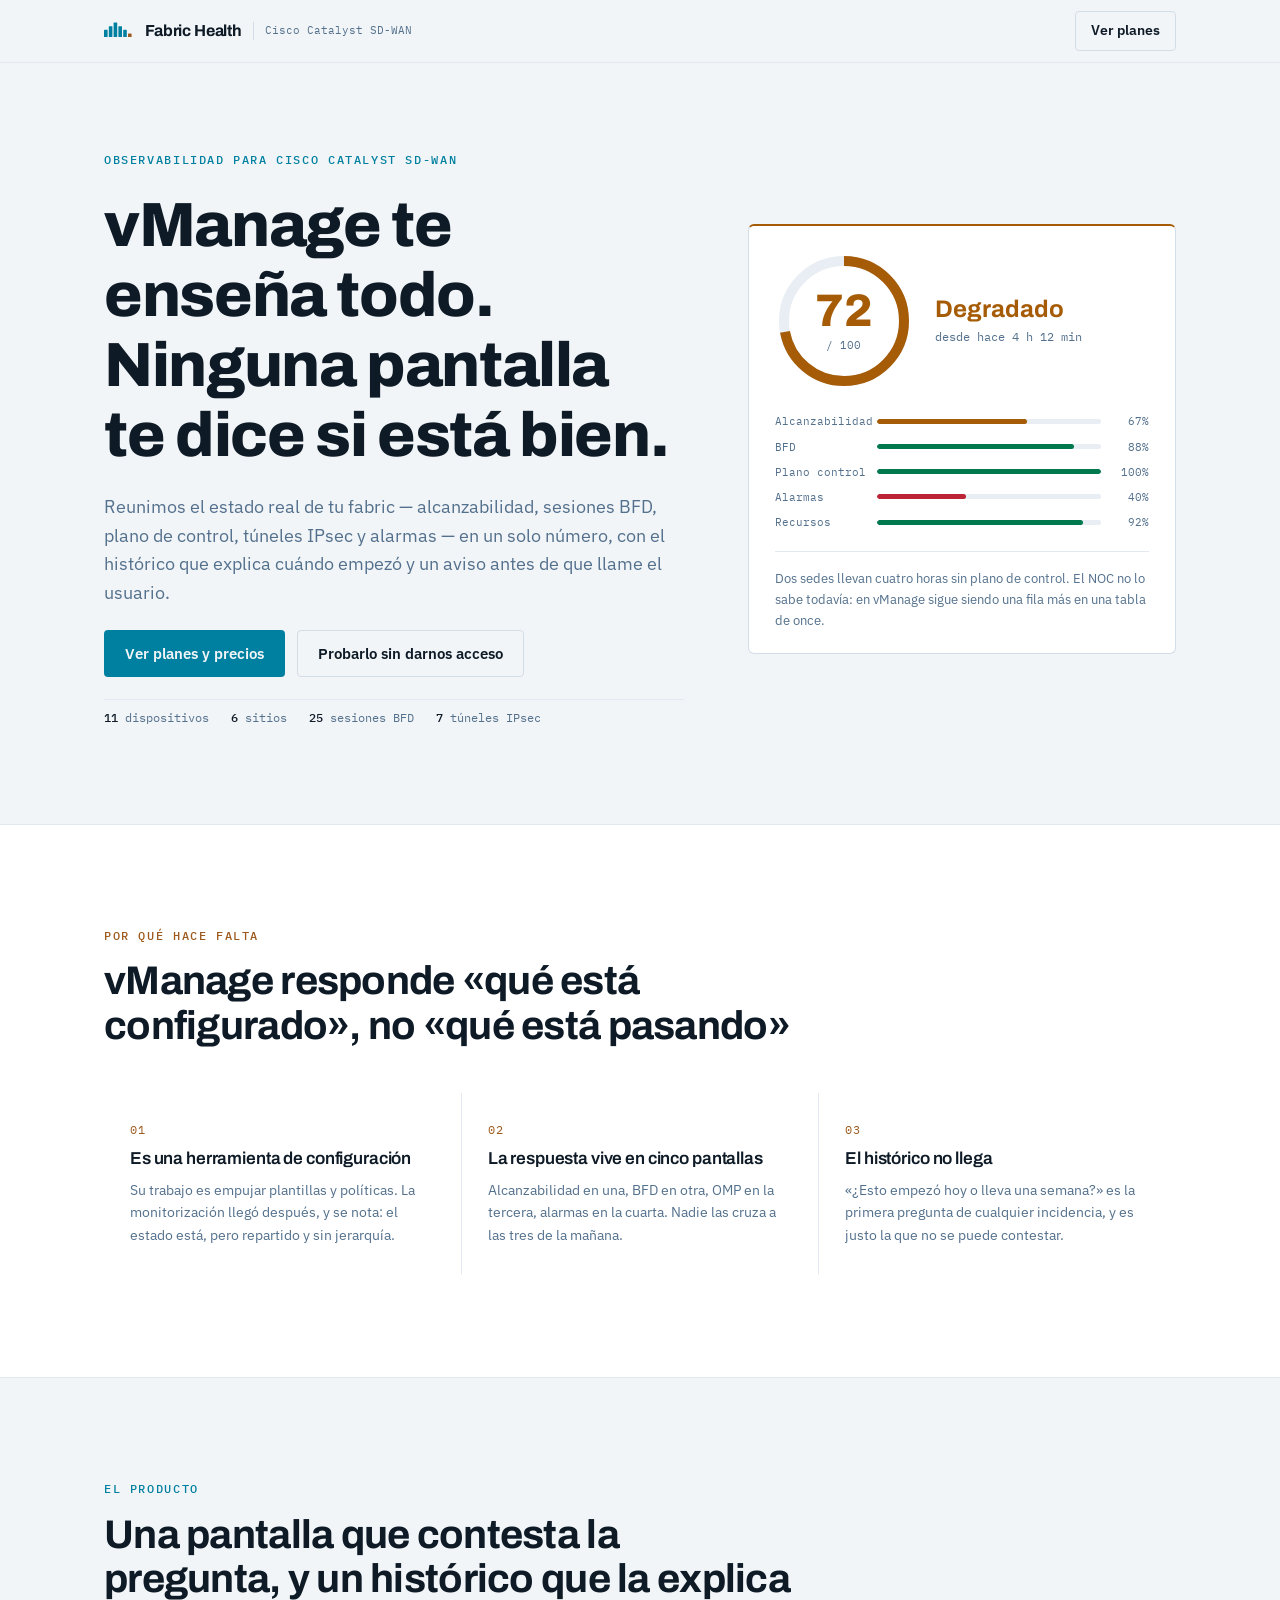
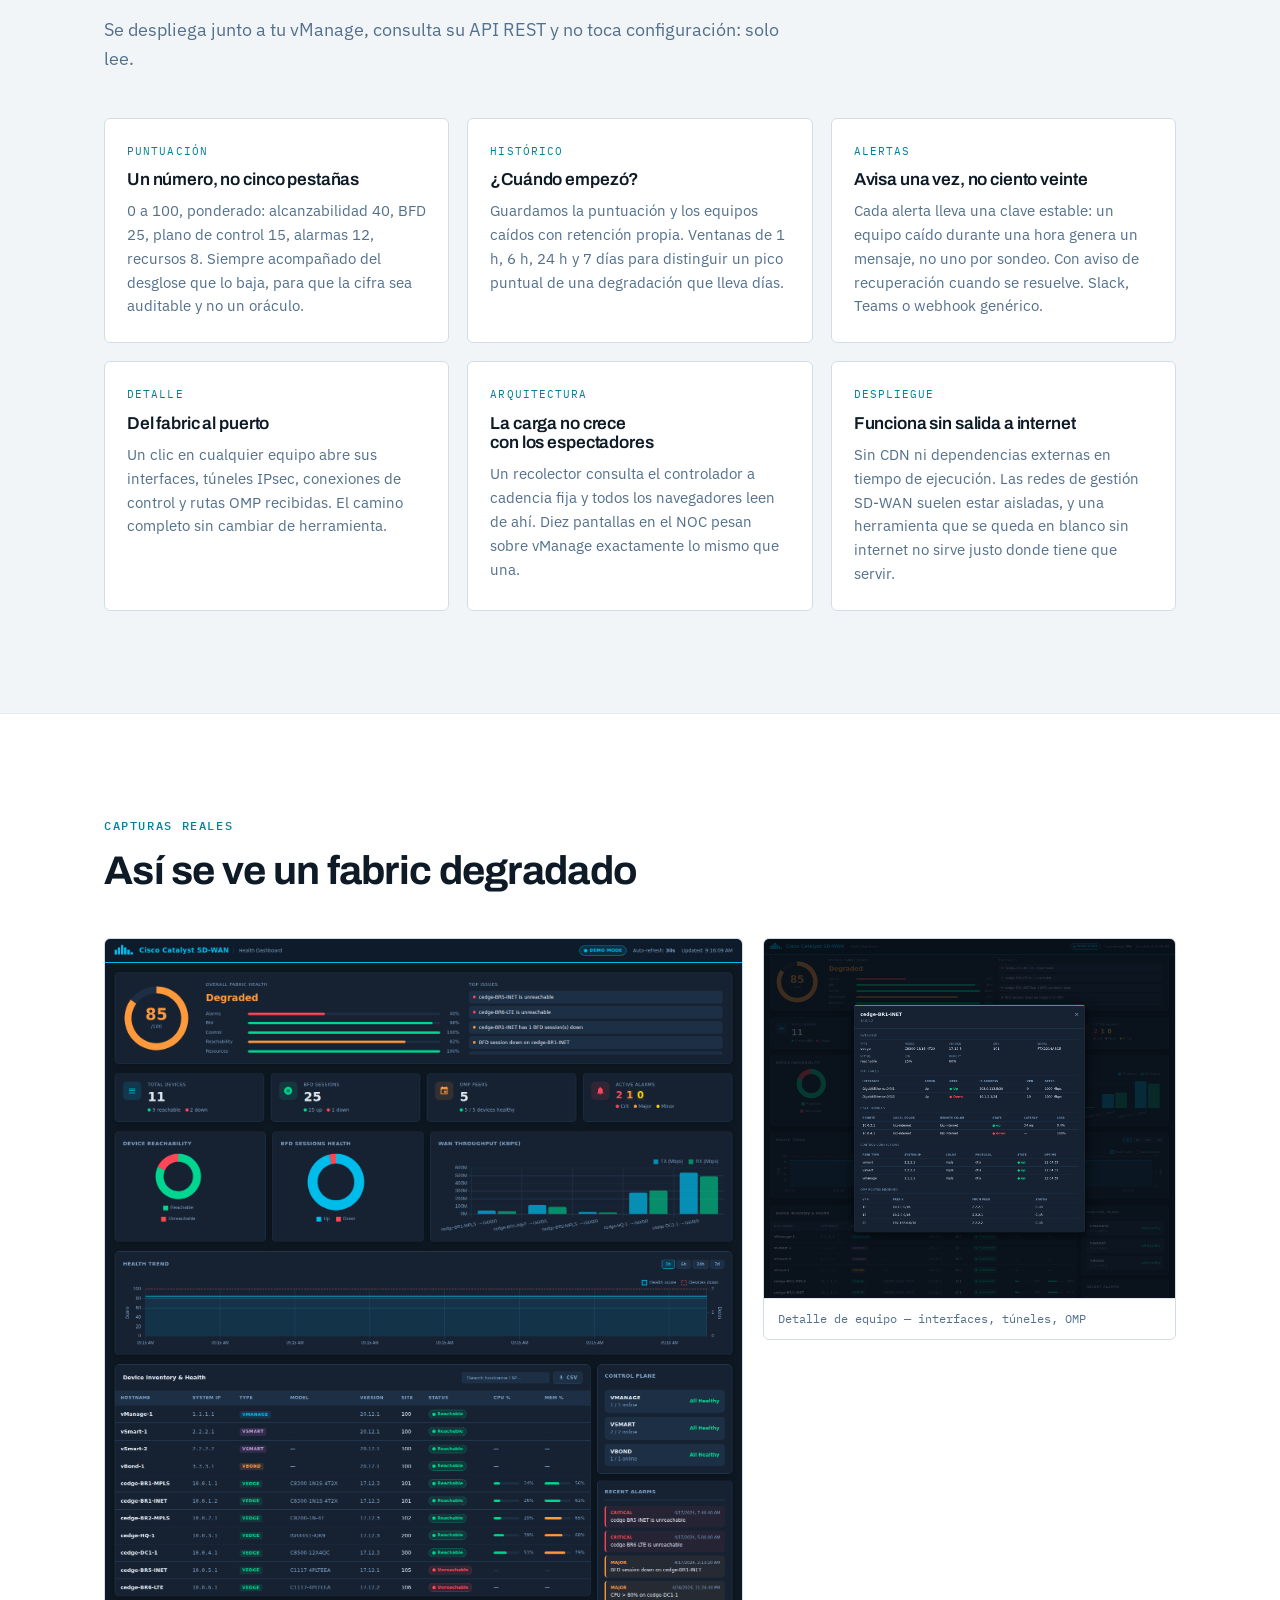
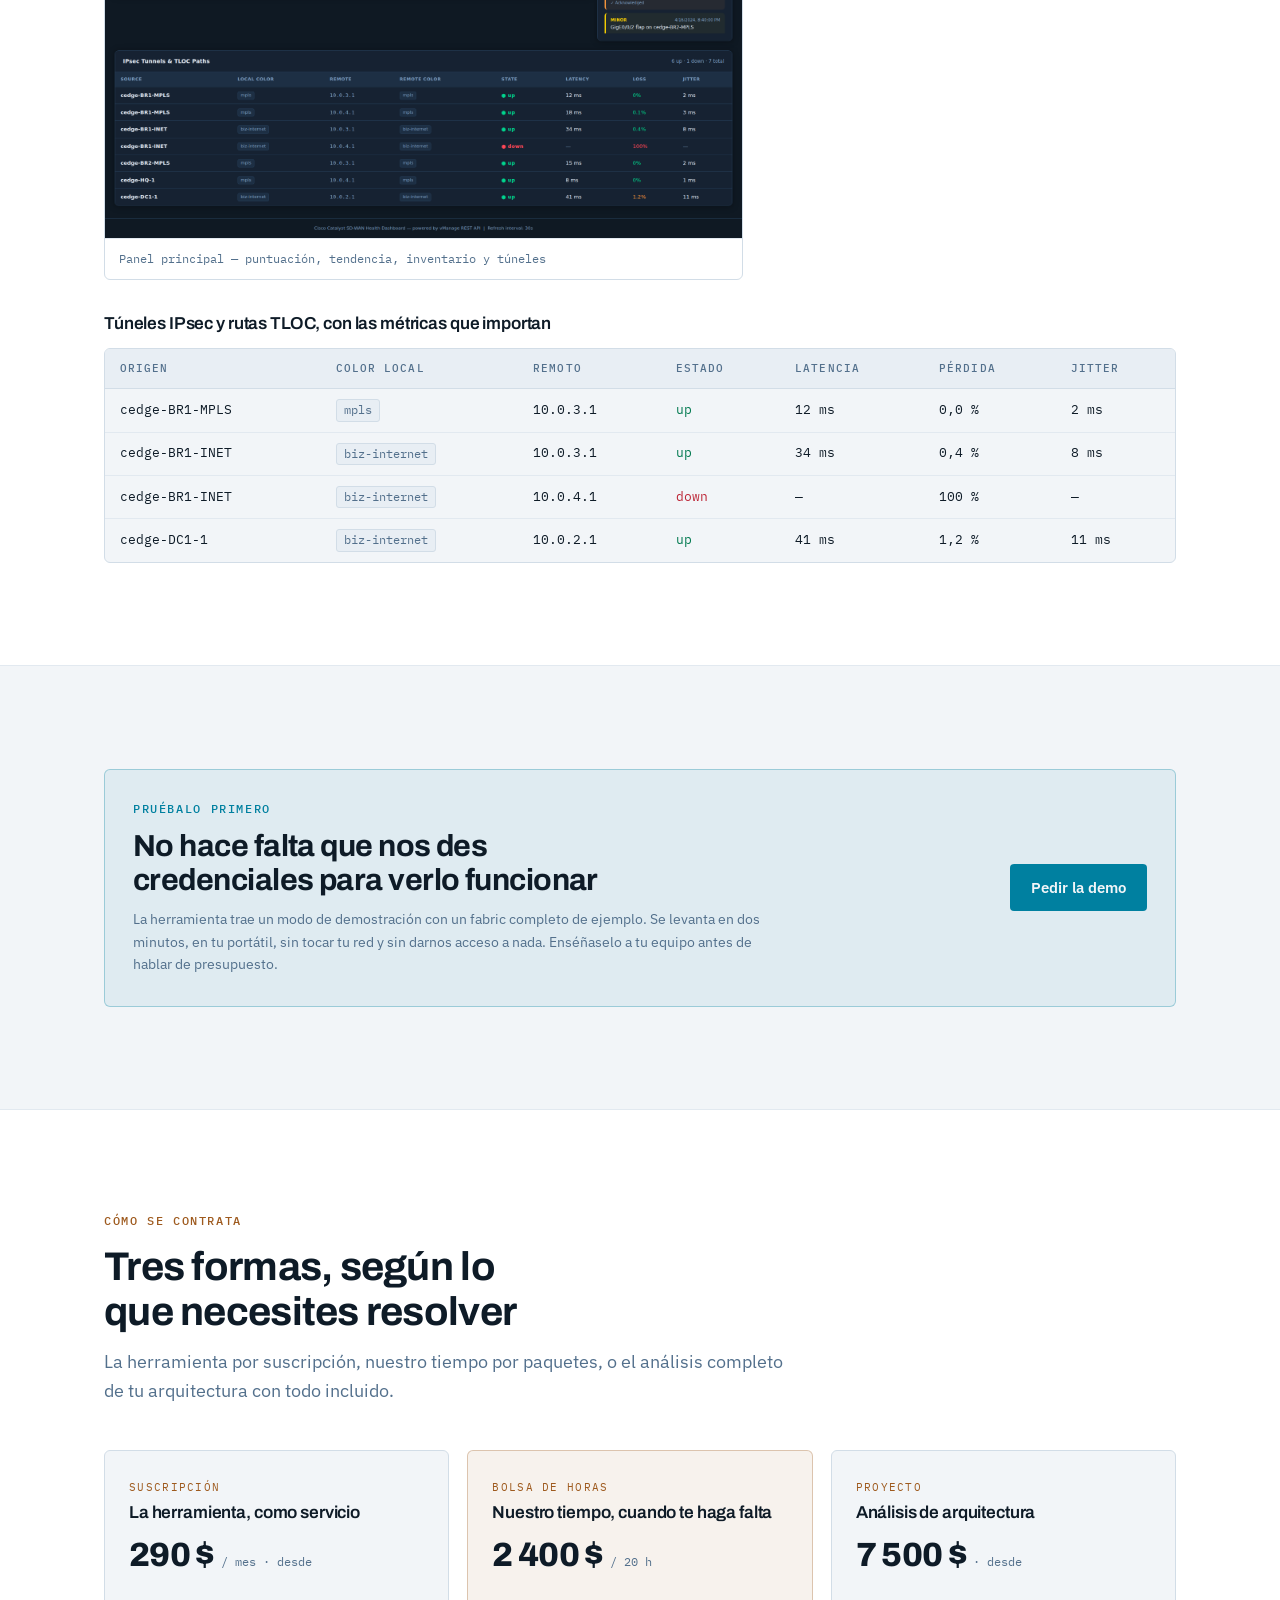
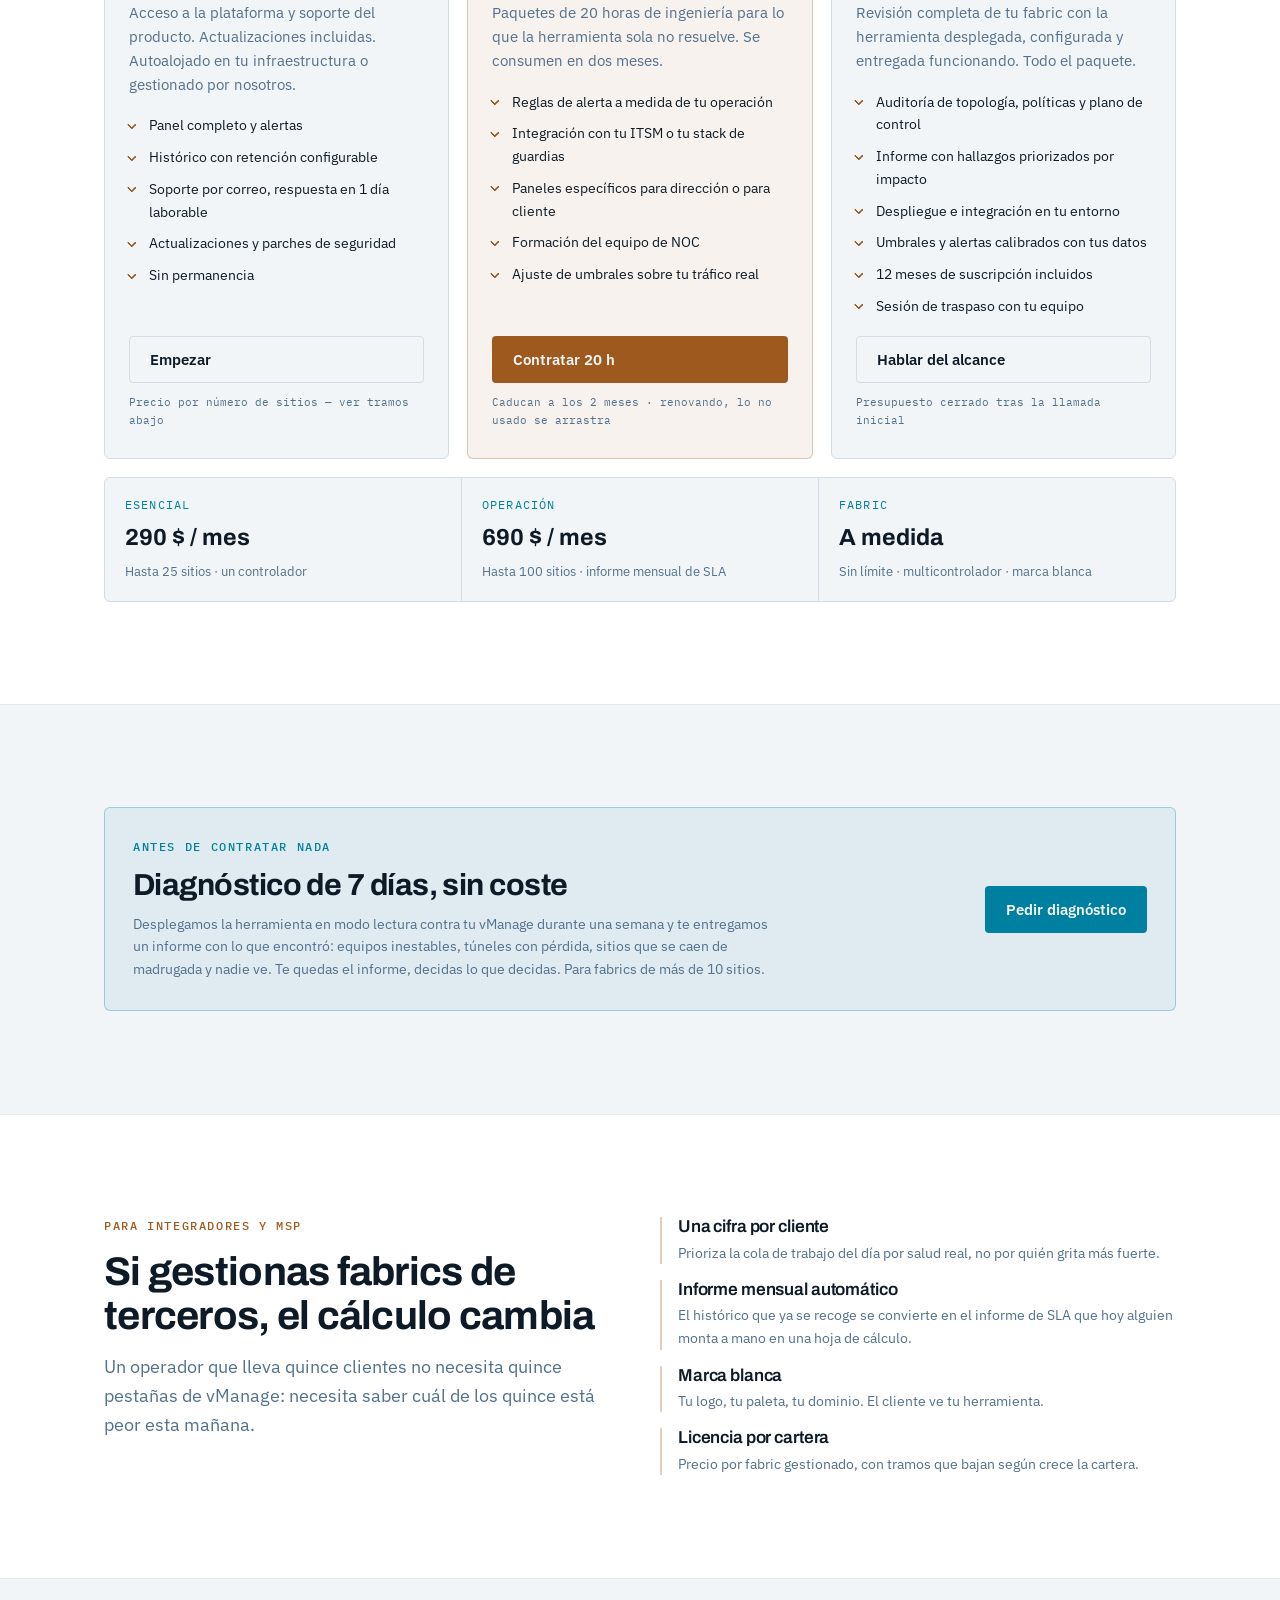
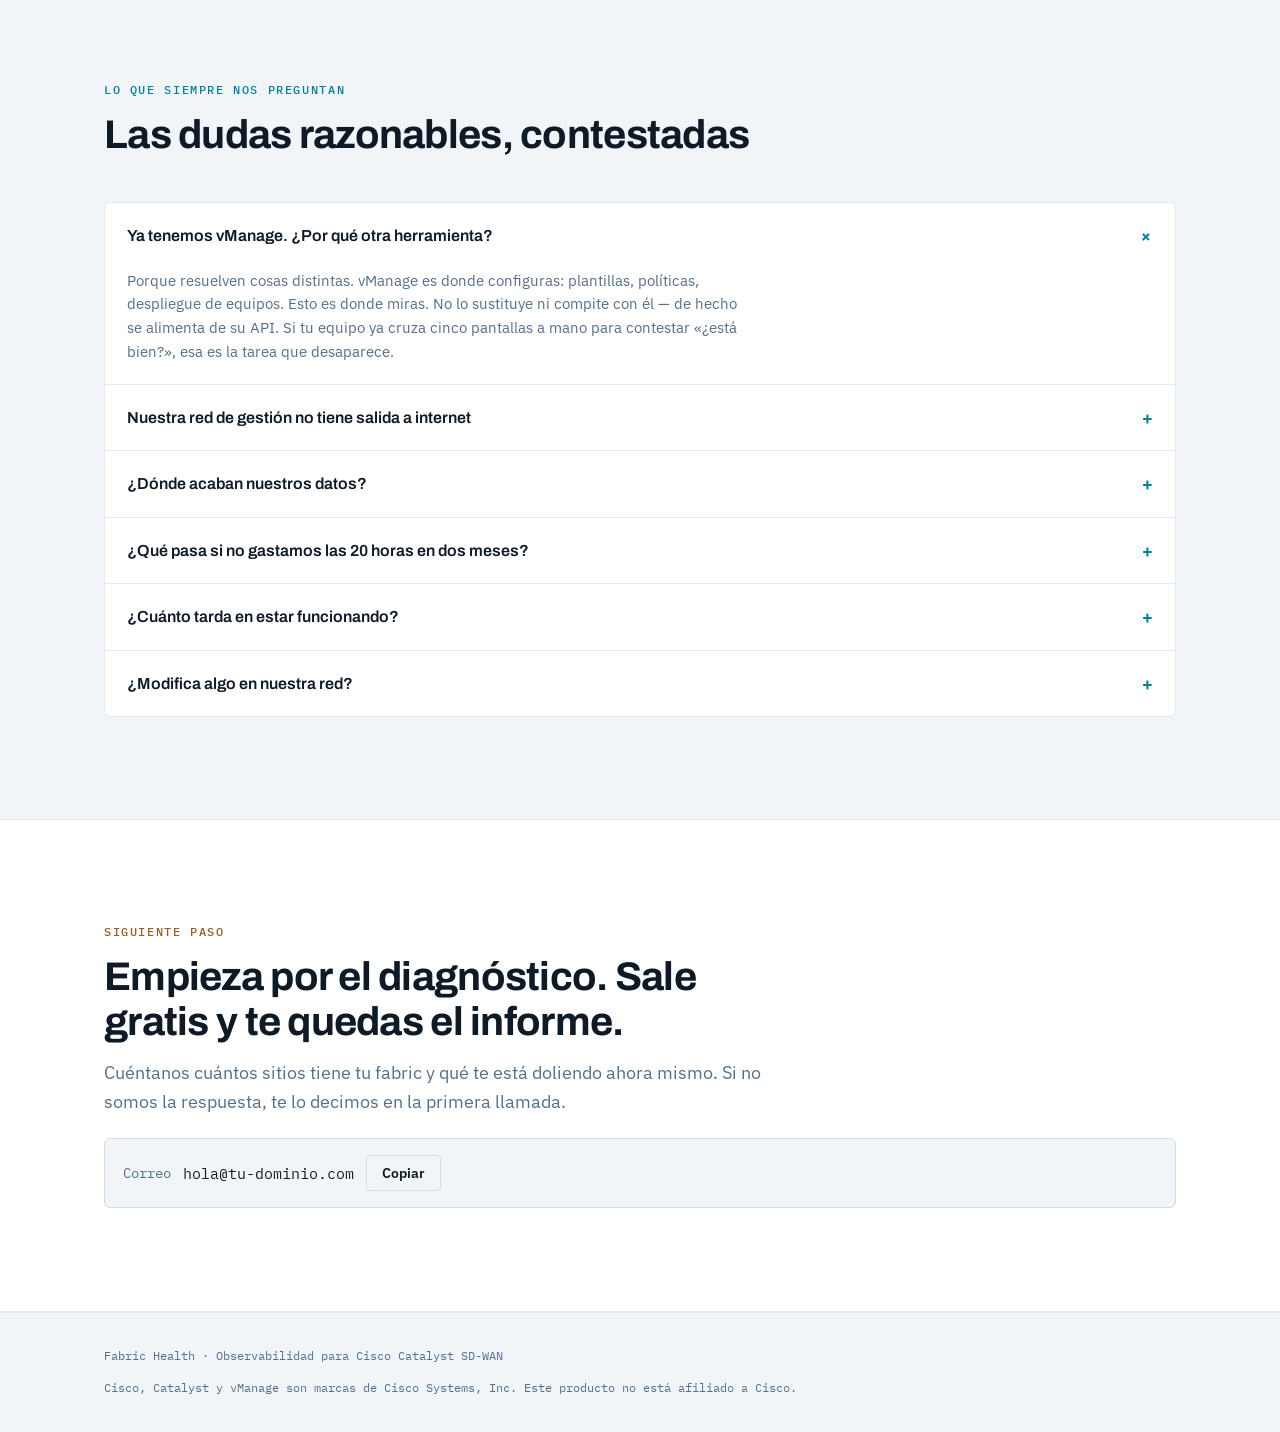
==== landing/index.html @ 81534267 "Add commercial landing page Presents the dashboard to prospective customers and sets out the three w" ====
<!DOCTYPE html>
<html lang="es">
<head>
<meta charset="utf-8">
<meta name="viewport" content="width=device-width, initial-scale=1, viewport-fit=cover">
<link rel="icon" href="data:image/svg+xml,<svg xmlns='http://www.w3.org/2000/svg' viewBox='0 0 50 32'><rect x='0' y='14' width='6' height='12' fill='%2300BCEB'/><rect x='8' y='8' width='6' height='18' fill='%2300BCEB'/><rect x='16' y='2' width='6' height='24' fill='%2300BCEB'/><rect x='24' y='8' width='6' height='18' fill='%2300BCEB'/><rect x='32' y='14' width='6' height='12' fill='%2300BCEB'/></svg>">
<style>
  :root { padding-top: env(safe-area-inset-top, 0px); padding-bottom: env(safe-area-inset-bottom, 0px); }
  body { margin: 0; }
  img { max-width: 100%; }
  [hidden] { display: none !important; }
</style>
<title>Fabric Health</title>

<link rel="stylesheet" href="https://fonts.googleapis.com/css2?family=Archivo:wght@500;600;700;800&family=IBM+Plex+Mono:wght@400;500;600&family=IBM+Plex+Sans:wght@400;500;600&display=swap">

<style>
/* ============================================================
   PRECIOS — todos los importes están en la sección #planes.
   Busca "data-precio" para encontrarlos y cambiarlos.
   ============================================================ */

:root {
  color-scheme: dark;

  --ink:        #0A121C;
  --surface:    #101C2A;
  --surface-2:  #16263A;
  --line:       #1E3448;
  --line-soft:  #172A3C;
  --text:       #DEE8F4;
  --text-dim:   #7C97B5;

  --cyan:       #00BCEB;
  --cyan-soft:  rgba(0, 188, 235, .10);
  --cyan-line:  rgba(0, 188, 235, .35);
  --copper:     #E09355;
  --copper-soft: rgba(224, 147, 85, .10);
  --copper-line: rgba(224, 147, 85, .35);

  --green:      #00D68F;
  --amber:      #FFA23C;
  --red:        #FF5A68;

  --display: "Archivo", "Helvetica Neue", Arial, sans-serif;
  --body:    "IBM Plex Sans", system-ui, -apple-system, sans-serif;
  --mono:    "IBM Plex Mono", ui-monospace, "SF Mono", Menlo, monospace;

  --gutter: 24px;
  --maxw: 1120px;
}

@media (prefers-color-scheme: light) {
  :root:not([data-theme="dark"]) {
    color-scheme: light;
    --ink:        #F2F5F8;
    --surface:    #FFFFFF;
    --surface-2:  #E8EEF4;
    --line:       #D2DDE7;
    --line-soft:  #E2E9F0;
    --text:       #0E1B27;
    --text-dim:   #53708C;
    --cyan:       #0080A0;
    --cyan-soft:  rgba(0, 128, 160, .08);
    --cyan-line:  rgba(0, 128, 160, .30);
    --copper:     #9E5A1E;
    --copper-soft: rgba(158, 90, 30, .08);
    --copper-line: rgba(158, 90, 30, .30);
    --green:      #00794F;
    --amber:      #A65C06;
    --red:        #BC2334;
  }
}

:root[data-theme="light"] {
  color-scheme: light;
  --ink:        #F2F5F8;
  --surface:    #FFFFFF;
  --surface-2:  #E8EEF4;
  --line:       #D2DDE7;
  --line-soft:  #E2E9F0;
  --text:       #0E1B27;
  --text-dim:   #53708C;
  --cyan:       #0080A0;
  --cyan-soft:  rgba(0, 128, 160, .08);
  --cyan-line:  rgba(0, 128, 160, .30);
  --copper:     #9E5A1E;
  --copper-soft: rgba(158, 90, 30, .08);
  --copper-line: rgba(158, 90, 30, .30);
  --green:      #00794F;
  --amber:      #A65C06;
  --red:        #BC2334;
}

*, *::before, *::after { box-sizing: border-box; }

body {
  margin: 0;
  background: var(--ink);
  color: var(--text);
  font-family: var(--body);
  font-size: 16px;
  line-height: 1.6;
  -webkit-font-smoothing: antialiased;
}

.wrap {
  max-width: var(--maxw);
  margin-inline: auto;
  padding-inline: var(--gutter);
}

/* ---------- typography ---------- */
h1, h2, h3 { font-family: var(--display); text-wrap: balance; margin: 0; line-height: 1.12; }
h1 { font-size: clamp(2.1rem, 5.4vw, 3.9rem); font-weight: 800; letter-spacing: -.022em; }
h2 { font-size: clamp(1.6rem, 3.4vw, 2.5rem); font-weight: 700; letter-spacing: -.018em; }
h3 { font-size: 1.08rem; font-weight: 600; letter-spacing: -.008em; }
p  { margin: 0; }

.eyebrow {
  font-family: var(--mono);
  font-size: .72rem;
  font-weight: 500;
  letter-spacing: .14em;
  text-transform: uppercase;
  color: var(--cyan);
}
.eyebrow.warm { color: var(--copper); }

.lede { font-size: 1.12rem; color: var(--text-dim); max-width: 62ch; }
.small { font-size: .88rem; color: var(--text-dim); }
.mono { font-family: var(--mono); }

/* ---------- top bar ---------- */
.topbar {
  position: sticky;
  top: env(safe-area-inset-top, 0px);
  z-index: 50;
  background: color-mix(in srgb, var(--ink) 88%, transparent);
  backdrop-filter: blur(12px);
  border-bottom: 1px solid var(--line-soft);
}
.topbar-inner {
  display: flex; align-items: center; justify-content: space-between;
  gap: 16px; height: 62px;
}
.brand { display: flex; align-items: center; gap: 11px; min-width: 0; }
.brand-mark { flex: none; }
.brand-name {
  font-family: var(--display); font-weight: 700; font-size: 1rem;
  letter-spacing: -.01em; white-space: nowrap;
}
.brand-sub {
  font-family: var(--mono); font-size: .7rem; color: var(--text-dim);
  border-left: 1px solid var(--line); padding-left: 11px; white-space: nowrap;
}
@media (max-width: 620px) { .brand-sub { display: none; } }

/* ---------- buttons ---------- */
.btn {
  display: inline-flex; align-items: center; gap: 8px;
  font-family: var(--body); font-size: .92rem; font-weight: 600;
  padding: 11px 20px; border-radius: 4px; text-decoration: none;
  border: 1px solid transparent; cursor: pointer; transition: all .18s ease;
  white-space: nowrap;
}
.btn-primary { background: var(--cyan); color: var(--ink); }
.btn-primary:hover { filter: brightness(1.12); }
.btn-ghost { border-color: var(--line); color: var(--text); background: transparent; }
.btn-ghost:hover { border-color: var(--cyan); color: var(--cyan); }
.btn-warm { background: var(--copper); color: var(--ink); }
.btn-warm:hover { filter: brightness(1.12); }
.btn-sm { padding: 8px 15px; font-size: .85rem; }
a:focus-visible, .btn:focus-visible { outline: 2px solid var(--cyan); outline-offset: 3px; }

/* ---------- sections ---------- */
section { padding-block: clamp(56px, 8vw, 104px); }
.band { background: var(--surface); border-block: 1px solid var(--line-soft); }
.sec-head { display: flex; flex-direction: column; gap: 14px; margin-bottom: 44px; max-width: 70ch; }

/* ---------- hero ---------- */
.hero { padding-block: clamp(48px, 7vw, 88px) clamp(56px, 8vw, 96px); }
.hero-grid {
  display: grid; grid-template-columns: 1.15fr .85fr;
  gap: clamp(32px, 5vw, 68px); align-items: center;
}
@media (max-width: 900px) { .hero-grid { grid-template-columns: 1fr; } }

.hero-copy { display: flex; flex-direction: column; gap: 22px; }
.hero-actions { display: flex; flex-wrap: wrap; gap: 12px; }

.hero-facts {
  display: flex; flex-wrap: wrap; gap: 8px 22px;
  font-family: var(--mono); font-size: .76rem; color: var(--text-dim);
  padding-top: 8px; border-top: 1px solid var(--line-soft);
}
.hero-facts b { color: var(--text); font-weight: 500; }

/* ---------- gauge ---------- */
.gauge-card {
  background: var(--surface); border: 1px solid var(--line);
  border-top: 2px solid var(--amber); border-radius: 6px;
  padding: 26px 26px 22px;
}
.gauge-top { display: flex; align-items: center; gap: 22px; }
.gauge-ring { position: relative; flex: none; width: 138px; height: 138px; }
.gauge-ring svg { transform: rotate(-90deg); display: block; }
.gauge-num {
  position: absolute; inset: 0; display: flex;
  flex-direction: column; align-items: center; justify-content: center;
}
.gauge-val {
  font-family: var(--display); font-size: 2.85rem; font-weight: 800;
  line-height: 1; color: var(--amber); font-variant-numeric: tabular-nums;
}
.gauge-max { font-family: var(--mono); font-size: .66rem; color: var(--text-dim); margin-top: 3px; }
.gauge-verdict { min-width: 0; }
.gauge-grade {
  font-family: var(--display); font-size: 1.5rem; font-weight: 700;
  color: var(--amber); line-height: 1.1;
}
.gauge-since { font-family: var(--mono); font-size: .74rem; color: var(--text-dim); margin-top: 6px; }

.gauge-bars { display: flex; flex-direction: column; gap: 7px; margin-top: 22px; }
.gbar { display: grid; grid-template-columns: 92px 1fr 38px; align-items: center; gap: 10px; }
.gbar-name { font-family: var(--mono); font-size: .71rem; color: var(--text-dim); }
/* Both are spans, so they need an explicit block box — width has no effect on
   an inline element and the bars would render as empty tracks. */
.gbar-track { display: block; height: 5px; background: var(--surface-2); border-radius: 3px; overflow: hidden; }
.gbar-fill { display: block; height: 100%; border-radius: 3px; width: 0; transition: width 1.1s cubic-bezier(.22,.9,.3,1); }
.gbar-val {
  font-family: var(--mono); font-size: .71rem; color: var(--text-dim);
  text-align: right; font-variant-numeric: tabular-nums;
}
.gauge-foot {
  margin-top: 20px; padding-top: 16px; border-top: 1px solid var(--line-soft);
  font-size: .82rem; color: var(--text-dim);
}

/* ---------- problem list ---------- */
.problems { display: grid; grid-template-columns: repeat(3, 1fr); gap: 1px; background: var(--line-soft); }
@media (max-width: 820px) { .problems { grid-template-columns: 1fr; } }
.problem { background: var(--ink); padding: 28px 26px; display: flex; flex-direction: column; gap: 10px; }
.band .problem { background: var(--surface); }
.problem-num {
  font-family: var(--mono); font-size: .72rem; color: var(--copper);
  letter-spacing: .1em;
}

/* ---------- features ---------- */
.features { display: grid; grid-template-columns: repeat(auto-fit, minmax(270px, 1fr)); gap: 18px; }
.feature {
  background: var(--surface); border: 1px solid var(--line); border-radius: 6px;
  padding: 24px 22px; display: flex; flex-direction: column; gap: 10px;
}
.band .feature { background: var(--ink); }
.feature-tag {
  font-family: var(--mono); font-size: .68rem; letter-spacing: .1em;
  text-transform: uppercase; color: var(--cyan);
}
.feature p { font-size: .93rem; color: var(--text-dim); }

/* ---------- shots ---------- */
.shots { display: grid; grid-template-columns: 1.55fr 1fr; gap: 20px; align-items: start; }
@media (max-width: 820px) { .shots { grid-template-columns: 1fr; } }
.shot { border: 1px solid var(--line); border-radius: 6px; overflow: hidden; background: var(--surface); }
.shot img { display: block; width: 100%; max-width: 100%; height: auto; }
.shot figcaption {
  font-family: var(--mono); font-size: .72rem; color: var(--text-dim);
  padding: 11px 14px; border-top: 1px solid var(--line-soft);
}
figure { margin: 0; }

/* ---------- tunnel table ---------- */
.tbl-wrap { overflow-x: auto; border: 1px solid var(--line); border-radius: 6px; background: var(--surface); }
.band .tbl-wrap { background: var(--ink); }
table.tloc { width: 100%; border-collapse: collapse; font-family: var(--mono); font-size: .8rem; min-width: 560px; }
table.tloc th {
  text-align: left; padding: 11px 15px; font-weight: 500; font-size: .68rem;
  letter-spacing: .1em; text-transform: uppercase; color: var(--text-dim);
  border-bottom: 1px solid var(--line); background: var(--surface-2);
}
table.tloc td { padding: 10px 15px; border-bottom: 1px solid var(--line-soft); font-variant-numeric: tabular-nums; }
table.tloc tr:last-child td { border-bottom: none; }
.st-up { color: var(--green); }
.st-down { color: var(--red); }
.chip {
  display: inline-block; padding: 1px 7px; border-radius: 3px; font-size: .72rem;
  background: var(--surface-2); color: var(--text-dim); border: 1px solid var(--line);
}

/* ---------- plans ---------- */
.plans { display: grid; grid-template-columns: repeat(3, 1fr); gap: 18px; align-items: stretch; }
@media (max-width: 980px) { .plans { grid-template-columns: 1fr; } }
.plan {
  background: var(--surface); border: 1px solid var(--line); border-radius: 6px;
  padding: 28px 24px; display: flex; flex-direction: column; gap: 18px;
}
.band .plan { background: var(--ink); }
.plan.featured { border-color: var(--copper-line); background: var(--copper-soft); }
.plan-head { display: flex; flex-direction: column; gap: 7px; }
.plan-kind {
  font-family: var(--mono); font-size: .68rem; letter-spacing: .12em;
  text-transform: uppercase; color: var(--copper);
}
.plan-price { display: flex; align-items: baseline; gap: 7px; flex-wrap: wrap; }
.price {
  font-family: var(--display); font-size: 2.1rem; font-weight: 800;
  letter-spacing: -.02em; font-variant-numeric: tabular-nums;
}
.price-unit { font-family: var(--mono); font-size: .78rem; color: var(--text-dim); }
.plan > p { font-size: .93rem; color: var(--text-dim); }
.plan ul { margin: 0; padding: 0; list-style: none; display: flex; flex-direction: column; gap: 9px; }
.plan li {
  font-size: .89rem; padding-left: 20px; position: relative; color: var(--text);
}
.plan li::before {
  content: ""; position: absolute; left: 0; top: .52em;
  width: 7px; height: 7px; border-radius: 1px;
  border-left: 2px solid var(--copper); border-bottom: 2px solid var(--copper);
  transform: rotate(-45deg) translateY(-1px);
}
.plan-foot { margin-top: auto; display: flex; flex-direction: column; gap: 10px; }
.plan-note { font-family: var(--mono); font-size: .71rem; color: var(--text-dim); }

.tiers { display: grid; grid-template-columns: repeat(3, 1fr); gap: 1px; background: var(--line); border: 1px solid var(--line); border-radius: 6px; overflow: hidden; margin-top: 18px; }
@media (max-width: 760px) { .tiers { grid-template-columns: 1fr; } }
.tier { background: var(--surface); padding: 18px 20px; display: flex; flex-direction: column; gap: 5px; }
.band .tier { background: var(--ink); }
.tier-name { font-family: var(--mono); font-size: .72rem; letter-spacing: .1em; text-transform: uppercase; color: var(--cyan); }
.tier-price { font-family: var(--display); font-size: 1.45rem; font-weight: 700; font-variant-numeric: tabular-nums; }
.tier-scope { font-size: .84rem; color: var(--text-dim); }

/* ---------- entry offer ---------- */
.entry {
  border: 1px solid var(--cyan-line); background: var(--cyan-soft);
  border-radius: 6px; padding: 30px 28px;
  display: grid; grid-template-columns: 1fr auto; gap: 26px; align-items: center;
}
@media (max-width: 780px) { .entry { grid-template-columns: 1fr; } }
.entry-copy { display: flex; flex-direction: column; gap: 11px; max-width: 64ch; }

/* ---------- msp ---------- */
.msp-grid { display: grid; grid-template-columns: 1fr 1fr; gap: 40px; align-items: start; }
@media (max-width: 860px) { .msp-grid { grid-template-columns: 1fr; gap: 28px; } }
.msp-points { display: flex; flex-direction: column; gap: 16px; }
.msp-point { display: flex; flex-direction: column; gap: 5px; padding-left: 16px; border-left: 2px solid var(--copper-line); }

/* ---------- faq ---------- */
.faq { display: flex; flex-direction: column; gap: 1px; background: var(--line-soft); border: 1px solid var(--line-soft); border-radius: 6px; overflow: hidden; }
details { background: var(--surface); }
.band details { background: var(--ink); }
summary {
  cursor: pointer; padding: 18px 22px; font-family: var(--display);
  font-weight: 600; font-size: 1rem; list-style: none;
  display: flex; align-items: center; justify-content: space-between; gap: 16px;
}
summary::-webkit-details-marker { display: none; }
summary::after {
  content: "+"; font-family: var(--mono); color: var(--cyan);
  font-size: 1.15rem; flex: none; transition: transform .2s ease;
}
details[open] summary::after { transform: rotate(45deg); }
details p { padding: 0 22px 20px; font-size: .93rem; color: var(--text-dim); max-width: 74ch; }

/* ---------- contact ---------- */
.contact-box {
  display: flex; flex-wrap: wrap; gap: 12px; align-items: center;
  background: var(--surface); border: 1px solid var(--line);
  border-radius: 6px; padding: 16px 18px; margin-top: 8px;
}
.band .contact-box { background: var(--ink); }
.contact-val {
  font-family: var(--mono); font-size: .95rem; color: var(--text);
  user-select: all; word-break: break-all;
}
.copied { color: var(--green); font-family: var(--mono); font-size: .8rem; }

/* ---------- footer ---------- */
footer { border-top: 1px solid var(--line-soft); padding-block: 34px; }
.foot-inner { display: flex; flex-wrap: wrap; gap: 14px; justify-content: space-between; align-items: center; }
.foot-note { font-family: var(--mono); font-size: .73rem; color: var(--text-dim); }

@media (prefers-reduced-motion: reduce) {
  * { animation-duration: .01ms !important; transition-duration: .01ms !important; }
}
</style>
</head>
<body>
<!-- ============================ NAV ============================ -->
<header class="topbar">
  <div class="wrap topbar-inner">
    <div class="brand">
      <svg class="brand-mark" width="30" height="20" viewBox="0 0 50 32" aria-hidden="true">
        <rect x="0"  y="14" width="6" height="12" rx="1" fill="var(--cyan)"/>
        <rect x="8"  y="8"  width="6" height="18" rx="1" fill="var(--cyan)"/>
        <rect x="16" y="2"  width="6" height="24" rx="1" fill="var(--cyan)"/>
        <rect x="24" y="8"  width="6" height="18" rx="1" fill="var(--cyan)"/>
        <rect x="32" y="14" width="6" height="12" rx="1" fill="var(--cyan)"/>
        <rect x="40" y="20" width="6" height="6"  rx="1" fill="var(--copper)"/>
      </svg>
      <span class="brand-name">Fabric Health</span>
      <span class="brand-sub">Cisco Catalyst SD-WAN</span>
    </div>
    <a class="btn btn-ghost btn-sm" href="#planes">Ver planes</a>
  </div>
</header>

<!-- ============================ HERO ============================ -->
<section class="hero">
  <div class="wrap hero-grid">
    <div class="hero-copy">
      <span class="eyebrow">Observabilidad para Cisco Catalyst SD-WAN</span>
      <h1>vManage te enseña todo. Ninguna pantalla te dice si está bien.</h1>
      <p class="lede">
        Reunimos el estado real de tu fabric — alcanzabilidad, sesiones BFD, plano de
        control, túneles IPsec y alarmas — en un solo número, con el histórico que
        explica cuándo empezó y un aviso antes de que llame el usuario.
      </p>
      <div class="hero-actions">
        <a class="btn btn-primary" href="#planes">Ver planes y precios</a>
        <a class="btn btn-ghost" href="#demo">Probarlo sin darnos acceso</a>
      </div>
      <div class="hero-facts">
        <span><b>11</b> dispositivos</span>
        <span><b>6</b> sitios</span>
        <span><b>25</b> sesiones BFD</span>
        <span><b>7</b> túneles IPsec</span>
      </div>
    </div>

    <!-- health gauge -->
    <div class="gauge-card">
      <div class="gauge-top">
        <div class="gauge-ring">
          <svg width="138" height="138" viewBox="0 0 138 138" role="img"
               aria-label="Puntuación de salud del fabric: 72 sobre 100, estado degradado">
            <circle cx="69" cy="69" r="60" fill="none"
                    stroke="var(--surface-2)" stroke-width="10"/>
            <circle id="arc" cx="69" cy="69" r="60" fill="none"
                    stroke="var(--amber)" stroke-width="10" stroke-linecap="butt"
                    stroke-dasharray="376.99" stroke-dashoffset="105.56"/>
          </svg>
          <div class="gauge-num">
            <span class="gauge-val" id="score">72</span>
            <span class="gauge-max">/ 100</span>
          </div>
        </div>
        <div class="gauge-verdict">
          <div class="gauge-grade">Degradado</div>
          <div class="gauge-since">desde hace 4 h 12 min</div>
        </div>
      </div>

      <div class="gauge-bars" id="bars">
        <div class="gbar"><span class="gbar-name">Alcanzabilidad</span><span class="gbar-track"><span class="gbar-fill" data-pct="67" style="background:var(--amber)"></span></span><span class="gbar-val">67%</span></div>
        <div class="gbar"><span class="gbar-name">BFD</span><span class="gbar-track"><span class="gbar-fill" data-pct="88" style="background:var(--green)"></span></span><span class="gbar-val">88%</span></div>
        <div class="gbar"><span class="gbar-name">Plano control</span><span class="gbar-track"><span class="gbar-fill" data-pct="100" style="background:var(--green)"></span></span><span class="gbar-val">100%</span></div>
        <div class="gbar"><span class="gbar-name">Alarmas</span><span class="gbar-track"><span class="gbar-fill" data-pct="40" style="background:var(--red)"></span></span><span class="gbar-val">40%</span></div>
        <div class="gbar"><span class="gbar-name">Recursos</span><span class="gbar-track"><span class="gbar-fill" data-pct="92" style="background:var(--green)"></span></span><span class="gbar-val">92%</span></div>
      </div>

      <p class="gauge-foot">
        Dos sedes llevan cuatro horas sin plano de control. El NOC no lo sabe
        todavía: en vManage sigue siendo una fila más en una tabla de once.
      </p>
    </div>
  </div>
</section>

<!-- ============================ PROBLEMA ============================ -->
<section class="band">
  <div class="wrap">
    <div class="sec-head">
      <span class="eyebrow warm">Por qué hace falta</span>
      <h2>vManage responde «qué está configurado», no «qué está pasando»</h2>
    </div>
    <div class="problems">
      <div class="problem">
        <span class="problem-num">01</span>
        <h3>Es una herramienta de configuración</h3>
        <p class="small">
          Su trabajo es empujar plantillas y políticas. La monitorización llegó
          después, y se nota: el estado está, pero repartido y sin jerarquía.
        </p>
      </div>
      <div class="problem">
        <span class="problem-num">02</span>
        <h3>La respuesta vive en cinco pantallas</h3>
        <p class="small">
          Alcanzabilidad en una, BFD en otra, OMP en la tercera, alarmas en la
          cuarta. Nadie las cruza a las tres de la mañana.
        </p>
      </div>
      <div class="problem">
        <span class="problem-num">03</span>
        <h3>El histórico no llega</h3>
        <p class="small">
          «¿Esto empezó hoy o lleva una semana?» es la primera pregunta de
          cualquier incidencia, y es justo la que no se puede contestar.
        </p>
      </div>
    </div>
  </div>
</section>

<!-- ============================ QUÉ HACE ============================ -->
<section>
  <div class="wrap">
    <div class="sec-head">
      <span class="eyebrow">El producto</span>
      <h2>Una pantalla que contesta la pregunta, y un histórico que la explica</h2>
      <p class="lede">
        Se despliega junto a tu vManage, consulta su API REST y no toca
        configuración: solo lee.
      </p>
    </div>

    <div class="features">
      <div class="feature">
        <span class="feature-tag">Puntuación</span>
        <h3>Un número, no cinco pestañas</h3>
        <p>
          0 a 100, ponderado: alcanzabilidad 40, BFD 25, plano de control 15,
          alarmas 12, recursos 8. Siempre acompañado del desglose que lo baja,
          para que la cifra sea auditable y no un oráculo.
        </p>
      </div>
      <div class="feature">
        <span class="feature-tag">Histórico</span>
        <h3>¿Cuándo empezó?</h3>
        <p>
          Guardamos la puntuación y los equipos caídos con retención propia.
          Ventanas de 1 h, 6 h, 24 h y 7 días para distinguir un pico puntual
          de una degradación que lleva días.
        </p>
      </div>
      <div class="feature">
        <span class="feature-tag">Alertas</span>
        <h3>Avisa una vez, no ciento veinte</h3>
        <p>
          Cada alerta lleva una clave estable: un equipo caído durante una hora
          genera un mensaje, no uno por sondeo. Con aviso de recuperación cuando
          se resuelve. Slack, Teams o webhook genérico.
        </p>
      </div>
      <div class="feature">
        <span class="feature-tag">Detalle</span>
        <h3>Del fabric al puerto</h3>
        <p>
          Un clic en cualquier equipo abre sus interfaces, túneles IPsec,
          conexiones de control y rutas OMP recibidas. El camino completo sin
          cambiar de herramienta.
        </p>
      </div>
      <div class="feature">
        <span class="feature-tag">Arquitectura</span>
        <h3>La carga no crece con los espectadores</h3>
        <p>
          Un recolector consulta el controlador a cadencia fija y todos los
          navegadores leen de ahí. Diez pantallas en el NOC pesan sobre vManage
          exactamente lo mismo que una.
        </p>
      </div>
      <div class="feature">
        <span class="feature-tag">Despliegue</span>
        <h3>Funciona sin salida a internet</h3>
        <p>
          Sin CDN ni dependencias externas en tiempo de ejecución. Las redes de
          gestión SD-WAN suelen estar aisladas, y una herramienta que se queda en
          blanco sin internet no sirve justo donde tiene que servir.
        </p>
      </div>
    </div>
  </div>
</section>

<!-- ============================ CAPTURAS ============================ -->
<section class="band">
  <div class="wrap">
    <div class="sec-head">
      <span class="eyebrow">Capturas reales</span>
      <h2>Así se ve un fabric degradado</h2>
    </div>
    <div class="shots">
      <figure class="shot">
        <img src="img/dashboard.png" alt="Panel principal: puntuación de salud, tarjetas de estado, gráfica de tendencia, inventario de dispositivos y tabla de túneles IPsec.">
        <figcaption>Panel principal — puntuación, tendencia, inventario y túneles</figcaption>
      </figure>
      <figure class="shot">
        <img src="img/device-detail.png" alt="Detalle de un router de sucursal: interfaces, túneles IPsec, conexiones de control y rutas OMP recibidas.">
        <figcaption>Detalle de equipo — interfaces, túneles, OMP</figcaption>
      </figure>
    </div>

    <div style="margin-top:34px; display:flex; flex-direction:column; gap:14px;">
      <h3>Túneles IPsec y rutas TLOC, con las métricas que importan</h3>
      <div class="tbl-wrap">
        <table class="tloc">
          <thead>
            <tr><th>Origen</th><th>Color local</th><th>Remoto</th><th>Estado</th><th>Latencia</th><th>Pérdida</th><th>Jitter</th></tr>
          </thead>
          <tbody>
            <tr><td>cedge-BR1-MPLS</td><td><span class="chip">mpls</span></td><td>10.0.3.1</td><td class="st-up">up</td><td>12 ms</td><td>0,0 %</td><td>2 ms</td></tr>
            <tr><td>cedge-BR1-INET</td><td><span class="chip">biz-internet</span></td><td>10.0.3.1</td><td class="st-up">up</td><td>34 ms</td><td>0,4 %</td><td>8 ms</td></tr>
            <tr><td>cedge-BR1-INET</td><td><span class="chip">biz-internet</span></td><td>10.0.4.1</td><td class="st-down">down</td><td>—</td><td>100 %</td><td>—</td></tr>
            <tr><td>cedge-DC1-1</td><td><span class="chip">biz-internet</span></td><td>10.0.2.1</td><td class="st-up">up</td><td>41 ms</td><td>1,2 %</td><td>11 ms</td></tr>
          </tbody>
        </table>
      </div>
    </div>
  </div>
</section>

<!-- ============================ DEMO ============================ -->
<section id="demo">
  <div class="wrap">
    <div class="entry">
      <div class="entry-copy">
        <span class="eyebrow">Pruébalo primero</span>
        <h2 style="font-size:clamp(1.4rem,2.8vw,1.9rem)">No hace falta que nos des credenciales para verlo funcionar</h2>
        <p class="small">
          La herramienta trae un modo de demostración con un fabric completo de
          ejemplo. Se levanta en dos minutos, en tu portátil, sin tocar tu red y
          sin darnos acceso a nada. Enséñaselo a tu equipo antes de hablar de
          presupuesto.
        </p>
      </div>
      <a class="btn btn-primary" href="#contacto">Pedir la demo</a>
    </div>
  </div>
</section>

<!-- ============================ PLANES ============================ -->
<section id="planes" class="band">
  <div class="wrap">
    <div class="sec-head">
      <span class="eyebrow warm">Cómo se contrata</span>
      <h2>Tres formas, según lo que necesites resolver</h2>
      <p class="lede">
        La herramienta por suscripción, nuestro tiempo por paquetes, o el
        análisis completo de tu arquitectura con todo incluido.
      </p>
    </div>

    <div class="plans">
      <!-- data-precio -->
      <div class="plan">
        <div class="plan-head">
          <span class="plan-kind">Suscripción</span>
          <h3>La herramienta, como servicio</h3>
          <div class="plan-price">
            <span class="price" data-precio>290 $</span>
            <span class="price-unit">/ mes · desde</span>
          </div>
        </div>
        <p>
          Acceso a la plataforma y soporte del producto. Actualizaciones
          incluidas. Autoalojado en tu infraestructura o gestionado por nosotros.
        </p>
        <ul>
          <li>Panel completo y alertas</li>
          <li>Histórico con retención configurable</li>
          <li>Soporte por correo, respuesta en 1 día laborable</li>
          <li>Actualizaciones y parches de seguridad</li>
          <li>Sin permanencia</li>
        </ul>
        <div class="plan-foot">
          <a class="btn btn-ghost" href="#contacto">Empezar</a>
          <span class="plan-note">Precio por número de sitios — ver tramos abajo</span>
        </div>
      </div>

      <!-- data-precio -->
      <div class="plan featured">
        <div class="plan-head">
          <span class="plan-kind">Bolsa de horas</span>
          <h3>Nuestro tiempo, cuando te haga falta</h3>
          <div class="plan-price">
            <span class="price" data-precio>2 400 $</span>
            <span class="price-unit">/ 20 h</span>
          </div>
        </div>
        <p>
          Paquetes de 20 horas de ingeniería para lo que la herramienta sola no
          resuelve. Se consumen en dos meses.
        </p>
        <ul>
          <li>Reglas de alerta a medida de tu operación</li>
          <li>Integración con tu ITSM o tu stack de guardias</li>
          <li>Paneles específicos para dirección o para cliente</li>
          <li>Formación del equipo de NOC</li>
          <li>Ajuste de umbrales sobre tu tráfico real</li>
        </ul>
        <div class="plan-foot">
          <a class="btn btn-warm" href="#contacto">Contratar 20 h</a>
          <span class="plan-note">Caducan a los 2 meses · renovando, lo no usado se arrastra</span>
        </div>
      </div>

      <!-- data-precio -->
      <div class="plan">
        <div class="plan-head">
          <span class="plan-kind">Proyecto</span>
          <h3>Análisis de arquitectura</h3>
          <div class="plan-price">
            <span class="price" data-precio>7 500 $</span>
            <span class="price-unit">· desde</span>
          </div>
        </div>
        <p>
          Revisión completa de tu fabric con la herramienta desplegada,
          configurada y entregada funcionando. Todo el paquete.
        </p>
        <ul>
          <li>Auditoría de topología, políticas y plano de control</li>
          <li>Informe con hallazgos priorizados por impacto</li>
          <li>Despliegue e integración en tu entorno</li>
          <li>Umbrales y alertas calibrados con tus datos</li>
          <li>12 meses de suscripción incluidos</li>
          <li>Sesión de traspaso con tu equipo</li>
        </ul>
        <div class="plan-foot">
          <a class="btn btn-ghost" href="#contacto">Hablar del alcance</a>
          <span class="plan-note">Presupuesto cerrado tras la llamada inicial</span>
        </div>
      </div>
    </div>

    <!-- tramos de suscripción -->
    <div class="tiers">
      <!-- data-precio -->
      <div class="tier">
        <span class="tier-name">Esencial</span>
        <span class="tier-price" data-precio>290 $ / mes</span>
        <span class="tier-scope">Hasta 25 sitios · un controlador</span>
      </div>
      <!-- data-precio -->
      <div class="tier">
        <span class="tier-name">Operación</span>
        <span class="tier-price" data-precio>690 $ / mes</span>
        <span class="tier-scope">Hasta 100 sitios · informe mensual de SLA</span>
      </div>
      <!-- data-precio -->
      <div class="tier">
        <span class="tier-name">Fabric</span>
        <span class="tier-price" data-precio>A medida</span>
        <span class="tier-scope">Sin límite · multicontrolador · marca blanca</span>
      </div>
    </div>
  </div>
</section>

<!-- ============================ DIAGNÓSTICO ============================ -->
<section>
  <div class="wrap">
    <div class="entry">
      <div class="entry-copy">
        <span class="eyebrow">Antes de contratar nada</span>
        <h2 style="font-size:clamp(1.4rem,2.8vw,1.9rem)">Diagnóstico de 7 días, sin coste</h2>
        <p class="small">
          Desplegamos la herramienta en modo lectura contra tu vManage durante una
          semana y te entregamos un informe con lo que encontró: equipos
          inestables, túneles con pérdida, sitios que se caen de madrugada y
          nadie ve. Te quedas el informe, decidas lo que decidas. Para fabrics de
          más de 10 sitios.
        </p>
      </div>
      <a class="btn btn-primary" href="#contacto">Pedir diagnóstico</a>
    </div>
  </div>
</section>

<!-- ============================ MSP ============================ -->
<section class="band">
  <div class="wrap msp-grid">
    <div class="sec-head" style="margin-bottom:0">
      <span class="eyebrow warm">Para integradores y MSP</span>
      <h2>Si gestionas fabrics de terceros, el cálculo cambia</h2>
      <p class="lede">
        Un operador que lleva quince clientes no necesita quince pestañas de
        vManage: necesita saber cuál de los quince está peor esta mañana.
      </p>
    </div>
    <div class="msp-points">
      <div class="msp-point">
        <h3>Una cifra por cliente</h3>
        <p class="small">Prioriza la cola de trabajo del día por salud real, no por quién grita más fuerte.</p>
      </div>
      <div class="msp-point">
        <h3>Informe mensual automático</h3>
        <p class="small">El histórico que ya se recoge se convierte en el informe de SLA que hoy alguien monta a mano en una hoja de cálculo.</p>
      </div>
      <div class="msp-point">
        <h3>Marca blanca</h3>
        <p class="small">Tu logo, tu paleta, tu dominio. El cliente ve tu herramienta.</p>
      </div>
      <div class="msp-point">
        <h3>Licencia por cartera</h3>
        <p class="small">Precio por fabric gestionado, con tramos que bajan según crece la cartera.</p>
      </div>
    </div>
  </div>
</section>

<!-- ============================ FAQ ============================ -->
<section>
  <div class="wrap">
    <div class="sec-head">
      <span class="eyebrow">Lo que siempre nos preguntan</span>
      <h2>Las dudas razonables, contestadas</h2>
    </div>
    <div class="faq">
      <details open>
        <summary>Ya tenemos vManage. ¿Por qué otra herramienta?</summary>
        <p>
          Porque resuelven cosas distintas. vManage es donde configuras: plantillas,
          políticas, despliegue de equipos. Esto es donde miras. No lo sustituye ni
          compite con él — de hecho se alimenta de su API. Si tu equipo ya cruza
          cinco pantallas a mano para contestar «¿está bien?», esa es la tarea que
          desaparece.
        </p>
      </details>
      <details>
        <summary>Nuestra red de gestión no tiene salida a internet</summary>
        <p>
          Está diseñado para eso. No carga librerías de CDN ni depende de servicios
          externos en tiempo de ejecución: todo se sirve desde el propio despliegue.
          Es la razón por la que las dependencias van empaquetadas en lugar de
          descargarse al abrir la página.
        </p>
      </details>
      <details>
        <summary>¿Dónde acaban nuestros datos?</summary>
        <p>
          En la modalidad autoalojada, en tu infraestructura y en ningún sitio más:
          el histórico se guarda en una base de datos local del propio despliegue. El
          inventario de red es información sensible — nombres de equipo, direcciones,
          versiones de firmware, sedes — y lo tratamos como tal. En la modalidad
          gestionada te decimos por contrato dónde reside y cuánto se retiene.
        </p>
      </details>
      <details>
        <summary>¿Qué pasa si no gastamos las 20 horas en dos meses?</summary>
        <p>
          Se pierden, y preferimos decirlo claro antes que en la letra pequeña. El
          plazo existe para que el trabajo se haga mientras el contexto está fresco,
          no para quedarnos el dinero: si renuevas el paquete, las horas no
          consumidas se arrastran al siguiente. Si ves que no vas a llegar, avísanos
          y buscamos en qué invertirlas.
        </p>
      </details>
      <details>
        <summary>¿Cuánto tarda en estar funcionando?</summary>
        <p>
          Contra un vManage accesible, la primera pantalla con datos reales sale el
          mismo día: necesita una cuenta de solo lectura y alcance de red al
          controlador. Calibrar umbrales y reglas de alerta a tu operación lleva más,
          y es justamente para lo que existe la bolsa de horas.
        </p>
      </details>
      <details>
        <summary>¿Modifica algo en nuestra red?</summary>
        <p>
          No. Solo lee de la API de vManage. No empuja plantillas, no cambia
          políticas y no toca los equipos. Una cuenta de solo lectura es suficiente,
          y es la que recomendamos usar.
        </p>
      </details>
    </div>
  </div>
</section>

<!-- ============================ CONTACTO ============================ -->
<section id="contacto" class="band">
  <div class="wrap">
    <div class="sec-head" style="margin-bottom:22px">
      <span class="eyebrow warm">Siguiente paso</span>
      <h2>Empieza por el diagnóstico. Sale gratis y te quedas el informe.</h2>
      <p class="lede">
        Cuéntanos cuántos sitios tiene tu fabric y qué te está doliendo ahora
        mismo. Si no somos la respuesta, te lo decimos en la primera llamada.
      </p>
    </div>
    <div class="contact-box">
      <span class="mono small">Correo</span>
      <span class="contact-val" id="mail">hola@tu-dominio.com</span>
      <button class="btn btn-ghost btn-sm" id="copy" type="button">Copiar</button>
      <span class="copied" id="copied" hidden>Copiado</span>
    </div>
  </div>
</section>

<footer>
  <div class="wrap foot-inner">
    <span class="foot-note">Fabric Health · Observabilidad para Cisco Catalyst SD-WAN</span>
    <span class="foot-note">Cisco, Catalyst y vManage son marcas de Cisco Systems, Inc. Este producto no está afiliado a Cisco.</span>
  </div>
</footer>

<script>
(function () {
  var reduce = window.matchMedia("(prefers-reduced-motion: reduce)").matches;

  // Fill the category bars from their data-pct so the markup stays the source
  // of truth and the page still reads correctly if this never runs.
  function fillBars() {
    document.querySelectorAll(".gbar-fill").forEach(function (el) {
      el.style.width = el.dataset.pct + "%";
    });
  }

  // The gauge already renders at its final value; this only replays it.
  function animateScore(target) {
    var arc = document.getElementById("arc");
    var out = document.getElementById("score");
    var CIRC = 376.99;
    var start = null;
    var DUR = 1100;

    arc.style.strokeDashoffset = CIRC;
    out.textContent = "0";

    function step(ts) {
      if (start === null) start = ts;
      var t = Math.min((ts - start) / DUR, 1);
      var eased = 1 - Math.pow(1 - t, 3);
      var value = Math.round(target * eased);
      out.textContent = value;
      arc.style.strokeDashoffset = CIRC * (1 - (target * eased) / 100);
      if (t < 1) requestAnimationFrame(step);
    }
    requestAnimationFrame(step);
  }

  if (reduce) {
    fillBars();
  } else {
    requestAnimationFrame(function () {
      animateScore(72);
      setTimeout(fillBars, 180);
    });
  }

  // Copy the address: links with a mailto: scheme are unreliable here, so the
  // address is shown as selectable text with a copy button beside it.
  var btn = document.getElementById("copy");
  if (btn) {
    btn.addEventListener("click", function () {
      var text = document.getElementById("mail").textContent.trim();
      var done = document.getElementById("copied");
      function flash() {
        done.hidden = false;
        setTimeout(function () { done.hidden = true; }, 1800);
      }
      if (navigator.clipboard && navigator.clipboard.writeText) {
        navigator.clipboard.writeText(text).then(flash, selectInstead);
      } else {
        selectInstead();
      }
      function selectInstead() {
        var r = document.createRange();
        r.selectNodeContents(document.getElementById("mail"));
        var s = window.getSelection();
        s.removeAllRanges();
        s.addRange(r);
      }
    });
  }
})();
</script>
</body>
</html>
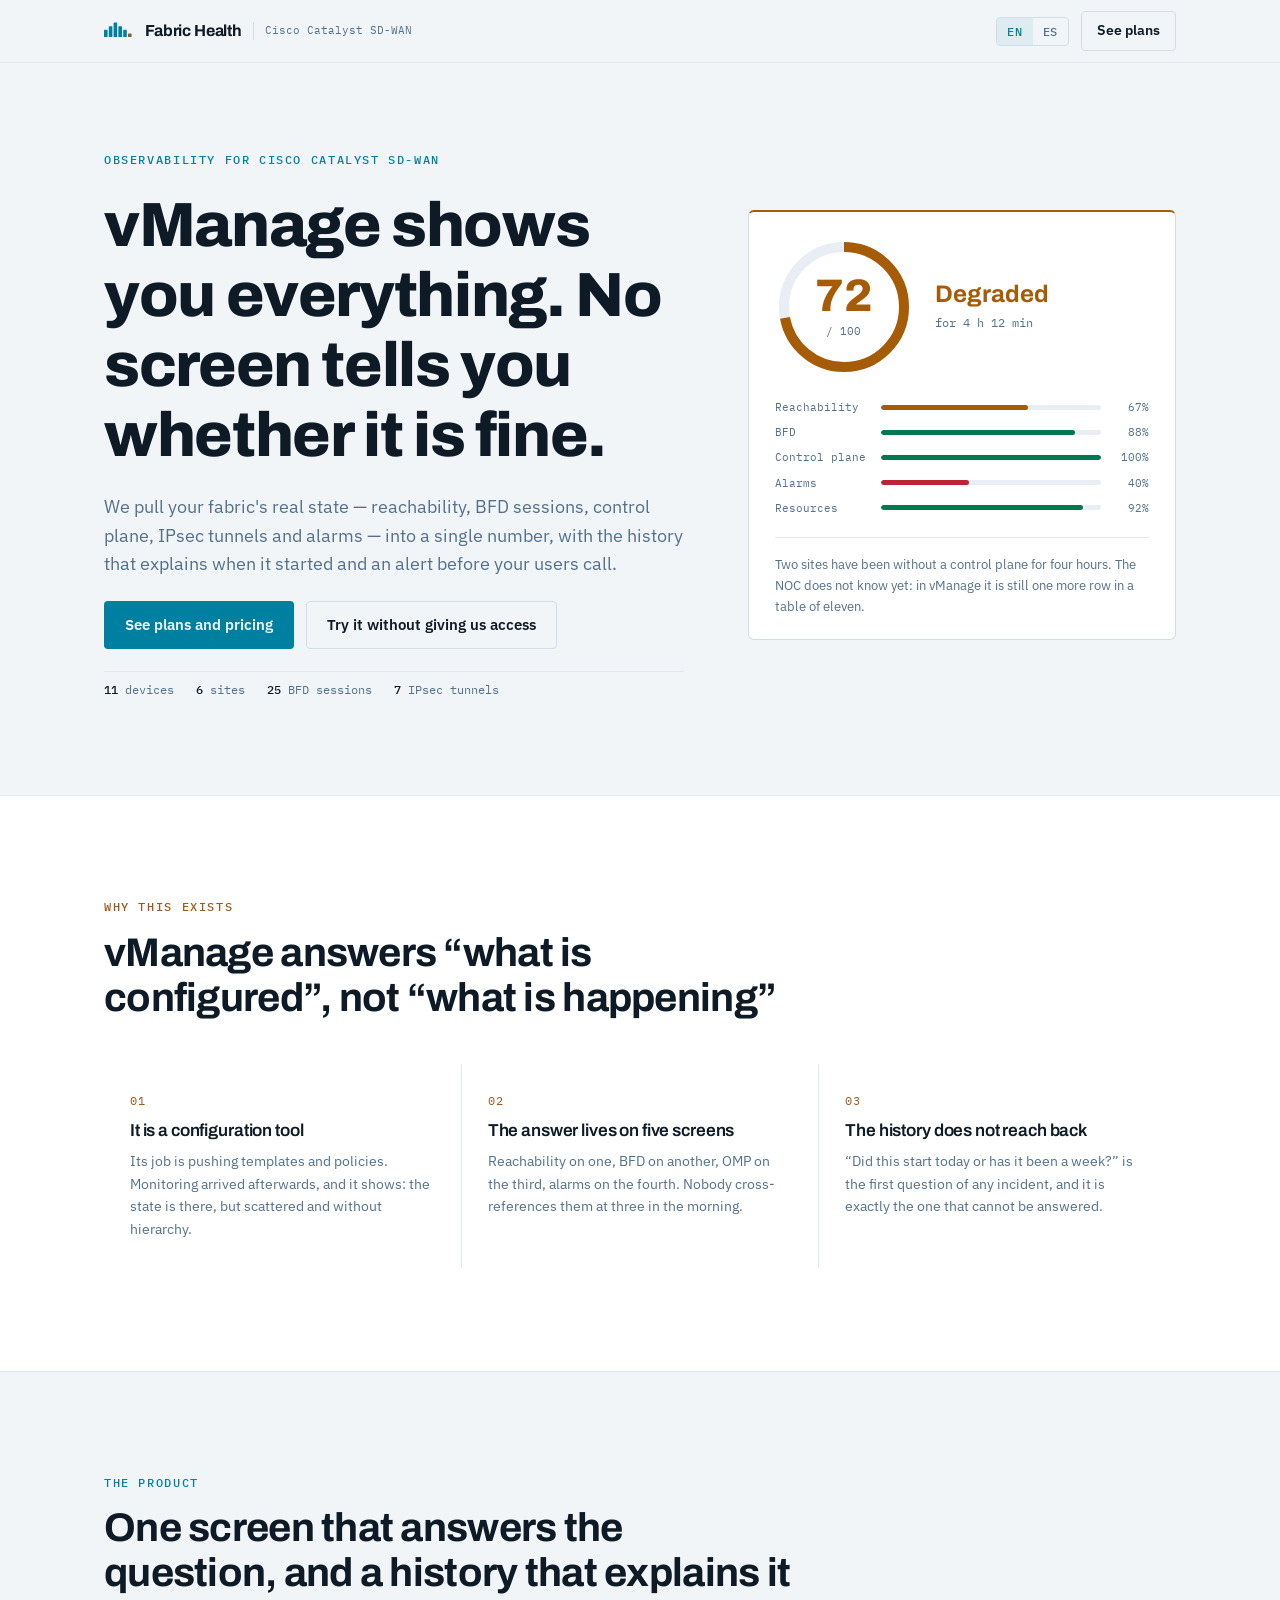
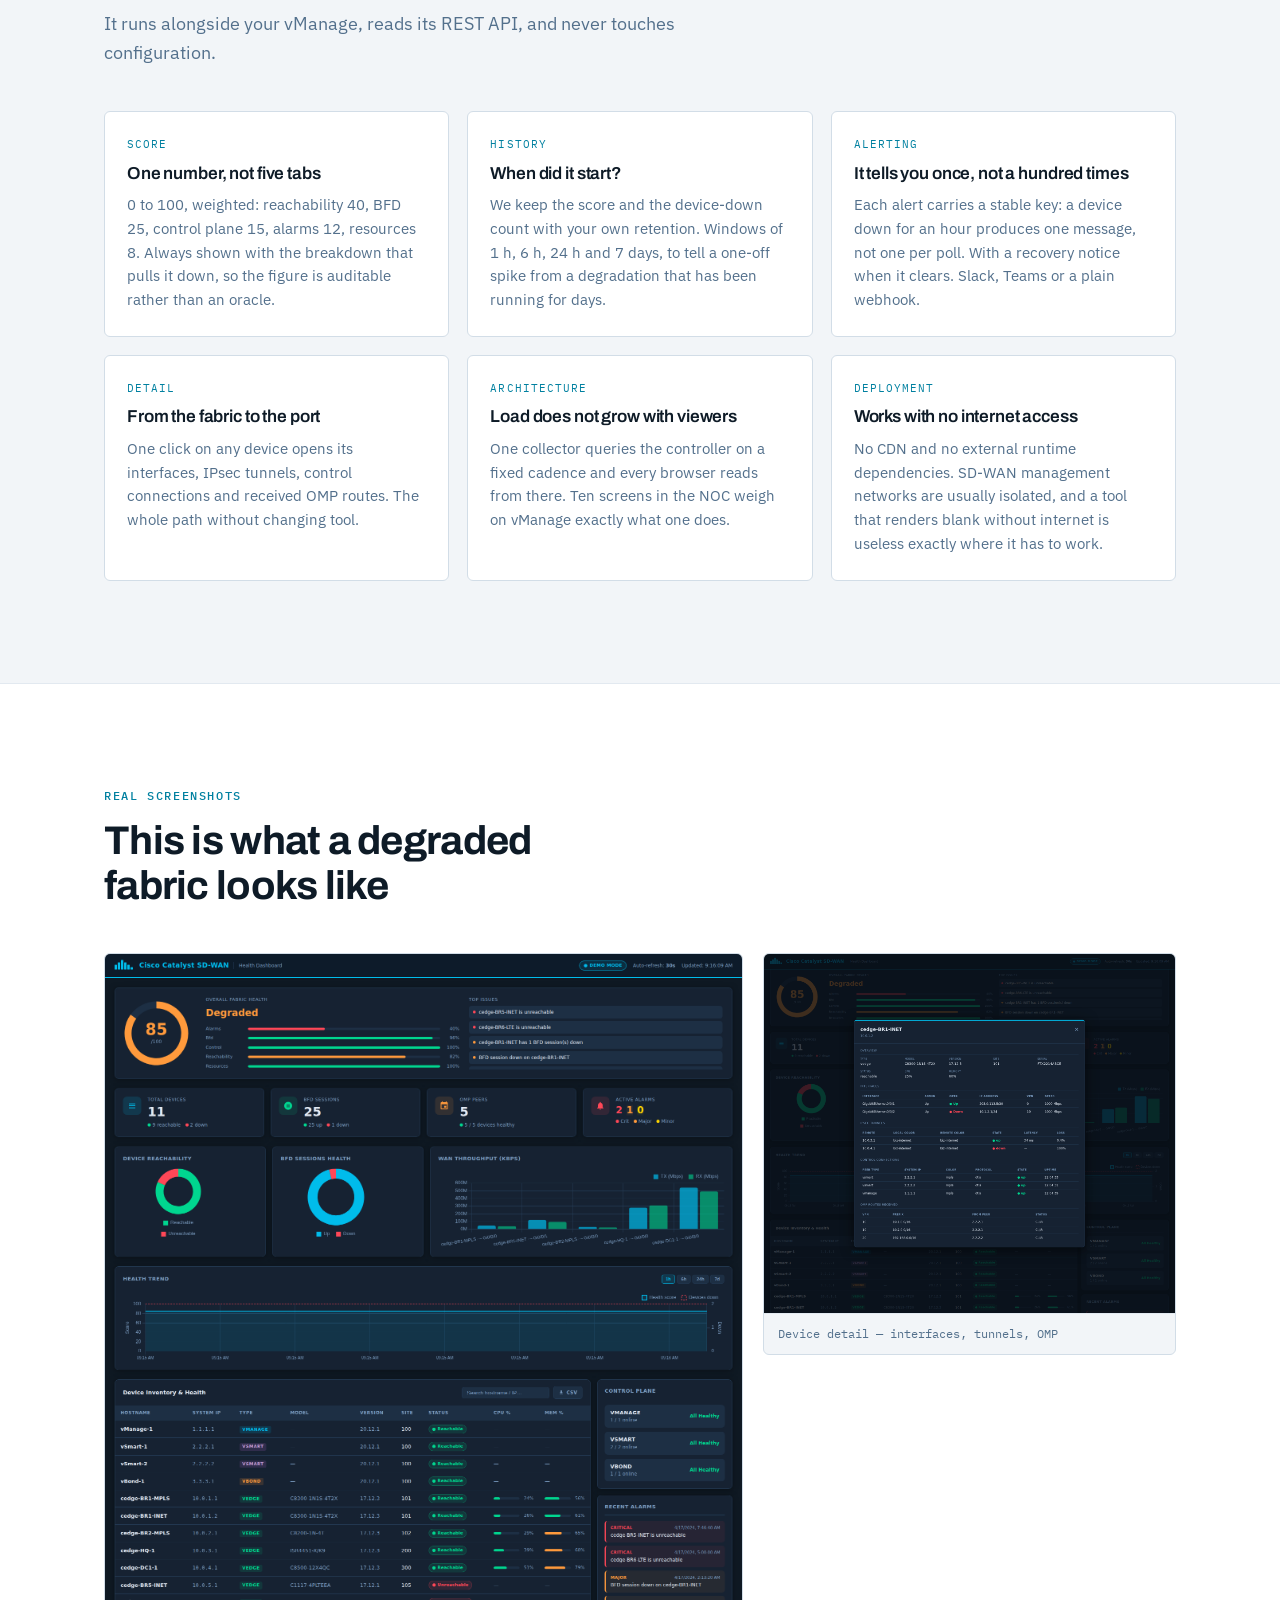
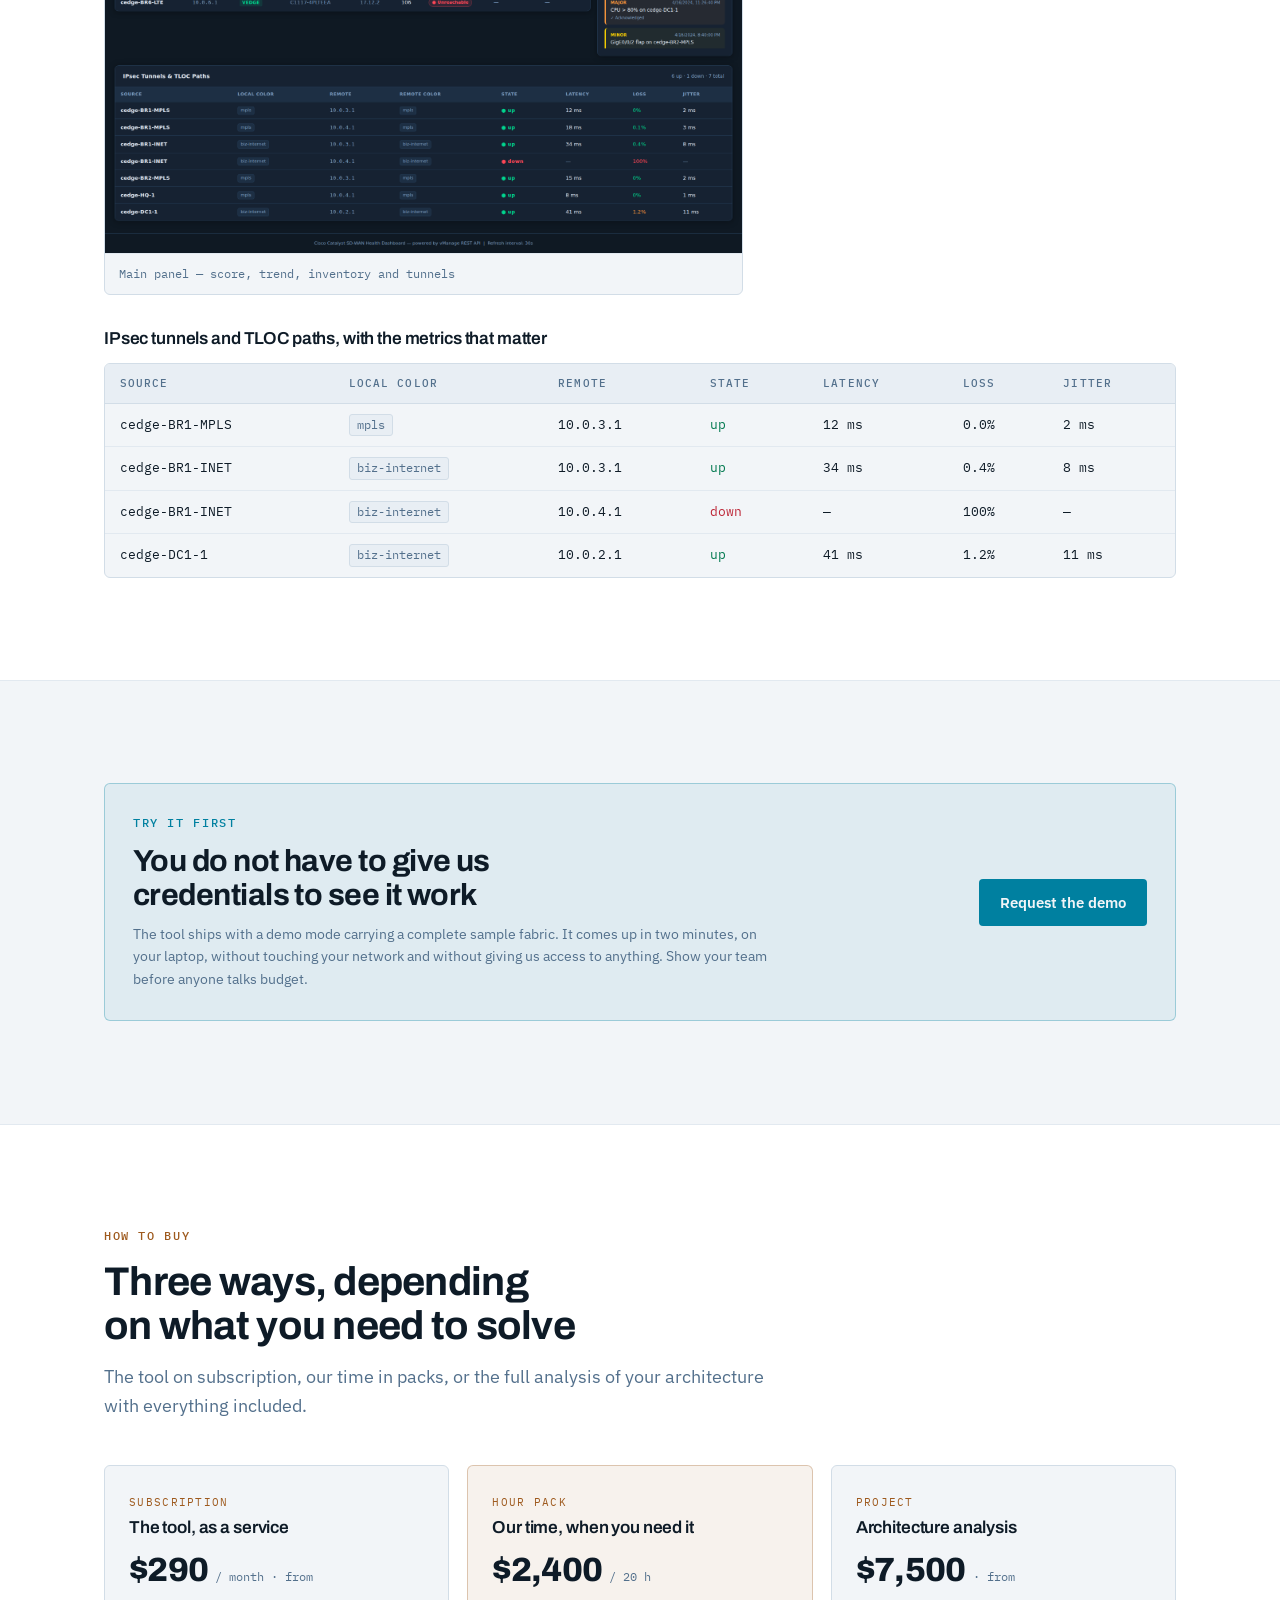
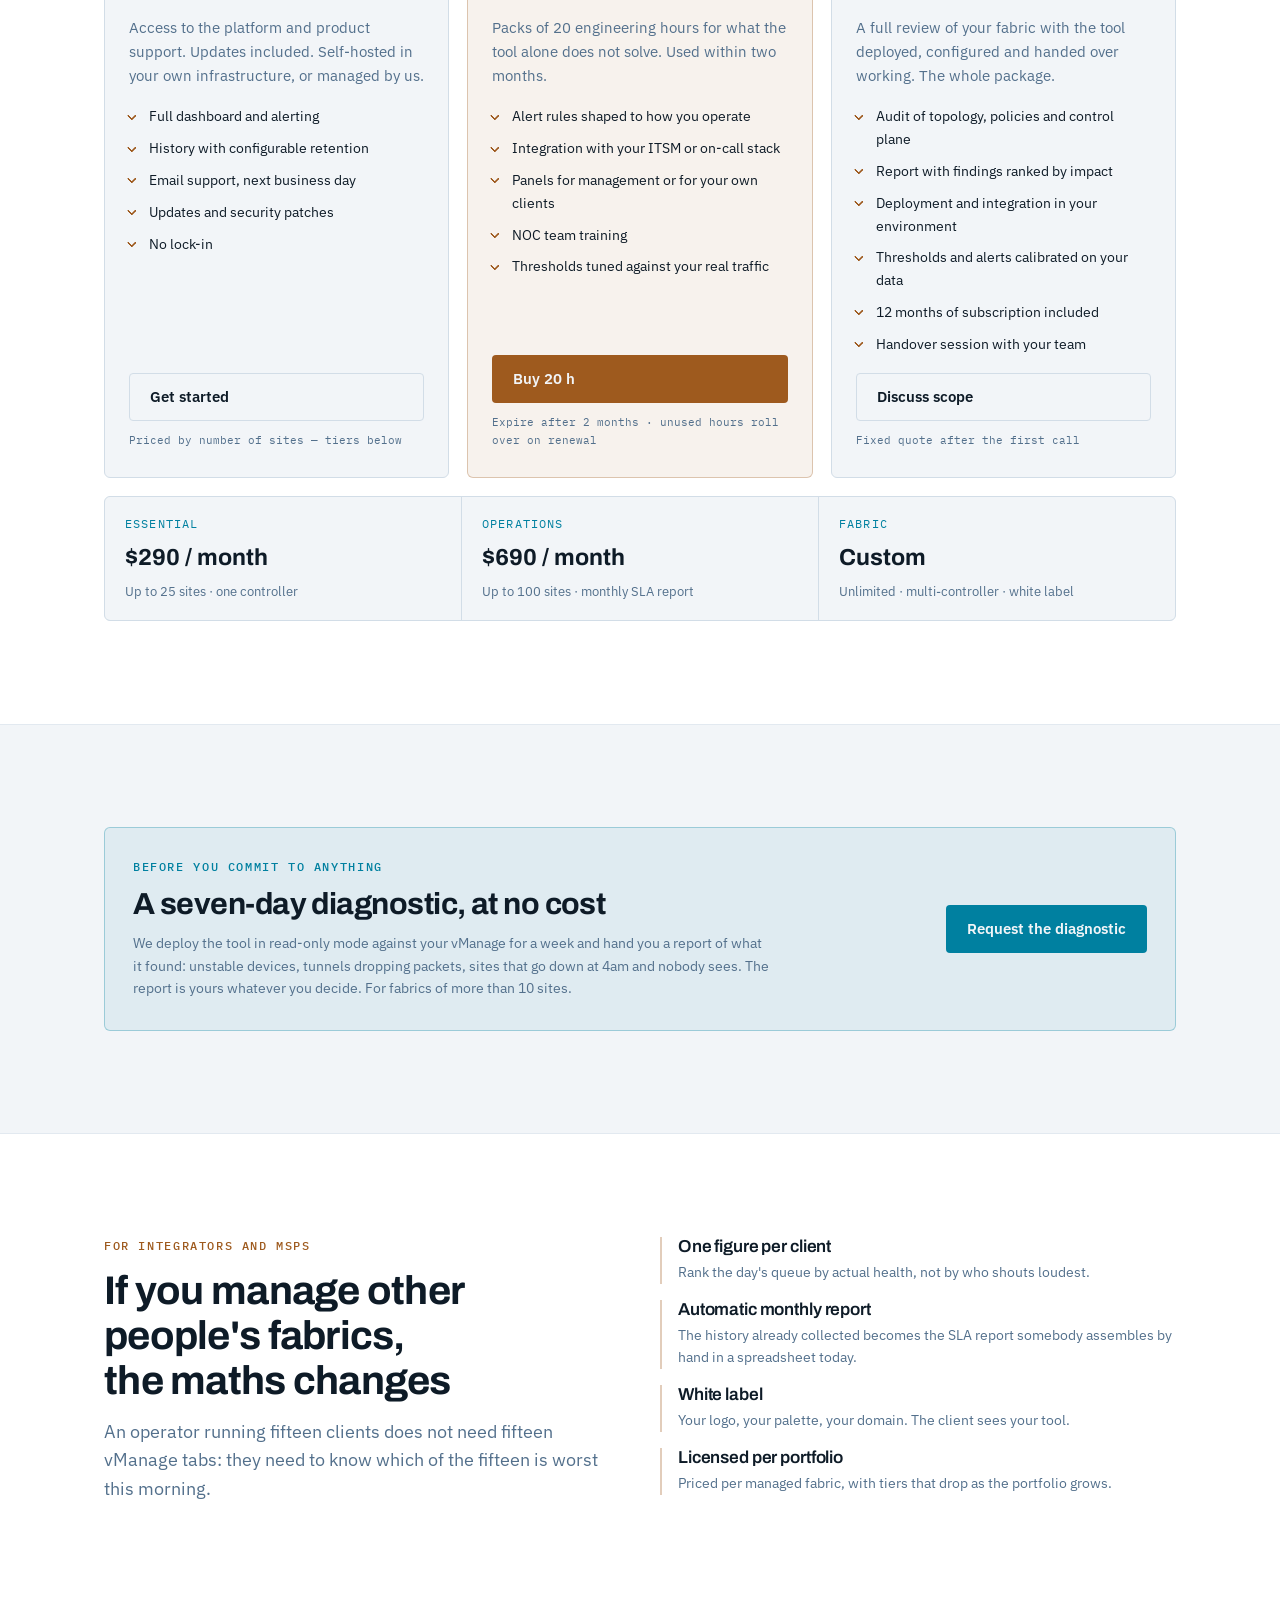
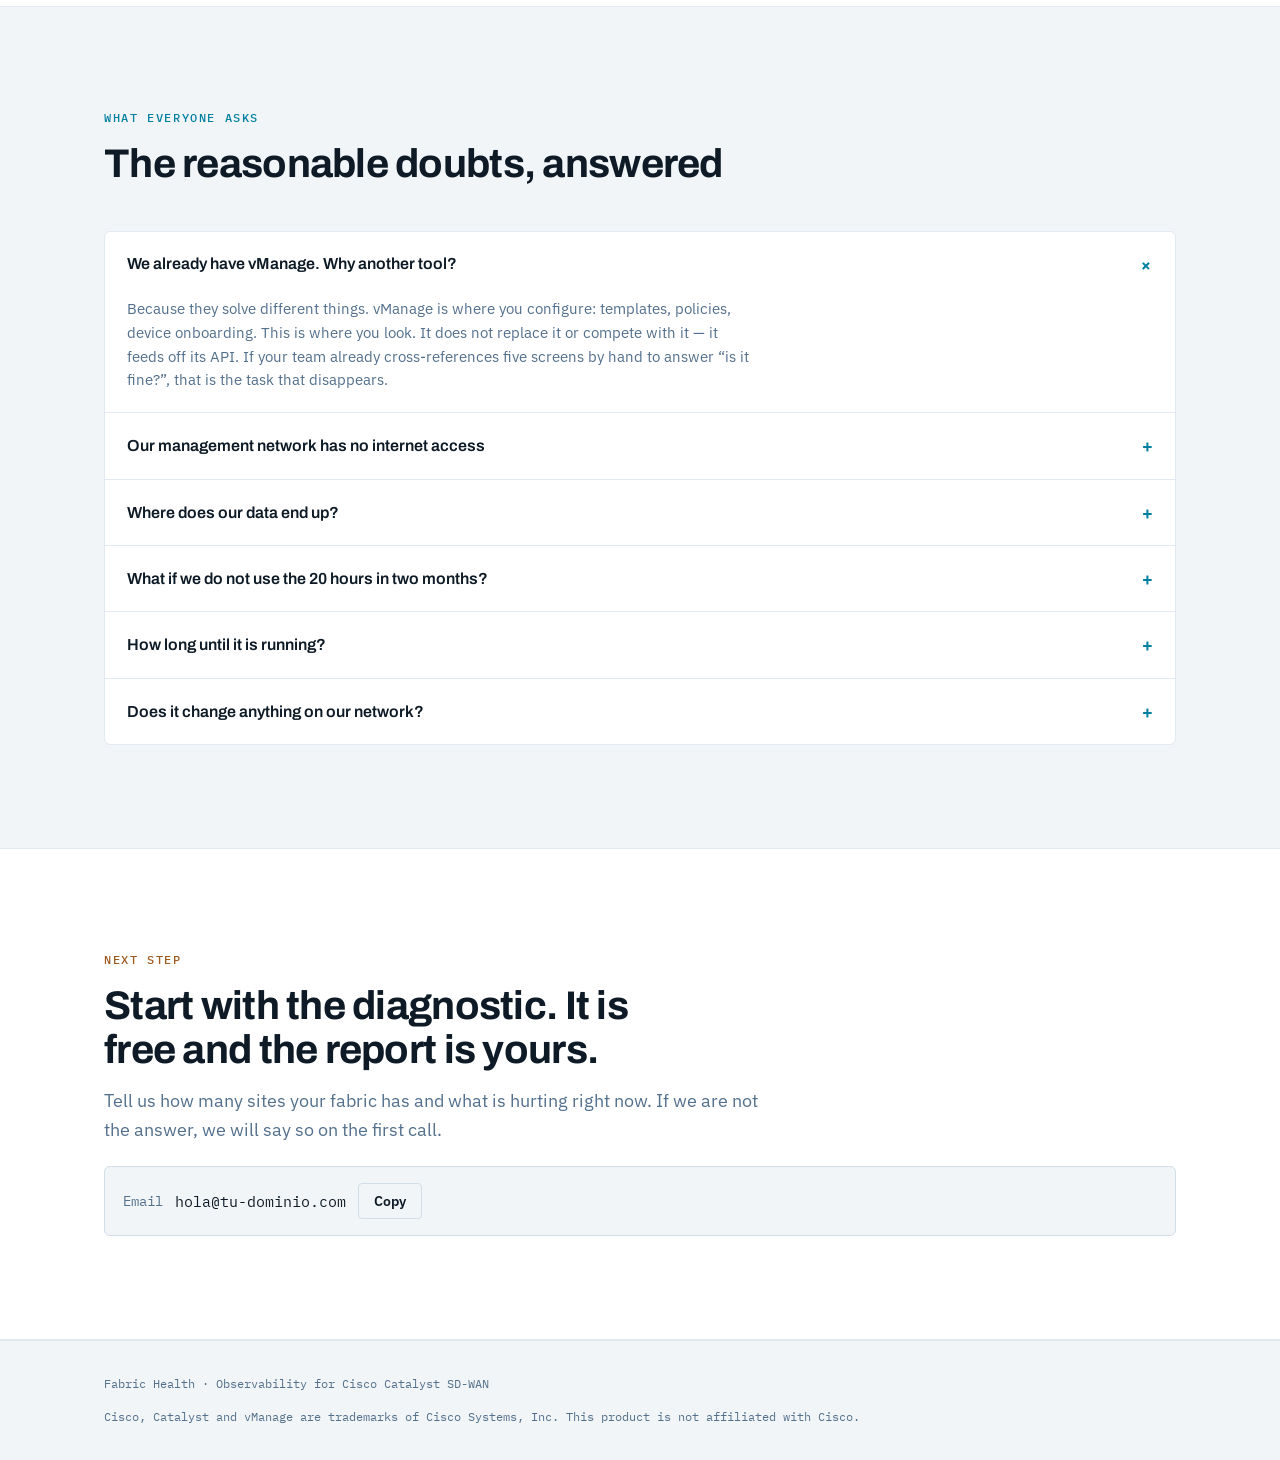
==== commit 0b238658: "Ship both surfaces in English with a Spanish switch The dashboard and the landing page now default t" ====
--- a/landing/index.html
+++ b/landing/index.html
@@ -1,5 +1,5 @@
 <!DOCTYPE html>
-<html lang="es">
+<html lang="en">
 <head>
 <meta charset="utf-8">
 <meta name="viewport" content="width=device-width, initial-scale=1, viewport-fit=cover">
@@ -16,8 +16,8 @@
 
 <style>
 /* ============================================================
-   PRECIOS — todos los importes están en la sección #planes.
-   Busca "data-precio" para encontrarlos y cambiarlos.
+   PRICES — every amount lives in the LANG catalogues below.
+   Search for "PRICE" to find them.
    ============================================================ */
 
 :root {
@@ -110,7 +110,6 @@
   padding-inline: var(--gutter);
 }
 
-/* ---------- typography ---------- */
 h1, h2, h3 { font-family: var(--display); text-wrap: balance; margin: 0; line-height: 1.12; }
 h1 { font-size: clamp(2.1rem, 5.4vw, 3.9rem); font-weight: 800; letter-spacing: -.022em; }
 h2 { font-size: clamp(1.6rem, 3.4vw, 2.5rem); font-weight: 700; letter-spacing: -.018em; }
@@ -142,7 +141,7 @@
 }
 .topbar-inner {
   display: flex; align-items: center; justify-content: space-between;
-  gap: 16px; height: 62px;
+  gap: 14px; height: 62px;
 }
 .brand { display: flex; align-items: center; gap: 11px; min-width: 0; }
 .brand-mark { flex: none; }
@@ -154,7 +153,27 @@
   font-family: var(--mono); font-size: .7rem; color: var(--text-dim);
   border-left: 1px solid var(--line); padding-left: 11px; white-space: nowrap;
 }
-@media (max-width: 620px) { .brand-sub { display: none; } }
+@media (max-width: 700px) { .brand-sub { display: none; } }
+
+.topbar-actions { display: flex; align-items: center; gap: 12px; }
+
+/* ---------- language switcher ---------- */
+.lang {
+  display: flex;
+  border: 1px solid var(--line);
+  border-radius: 4px;
+  overflow: hidden;
+  flex: none;
+}
+.lang button {
+  font-family: var(--mono); font-size: .72rem; font-weight: 500;
+  letter-spacing: .06em;
+  padding: 6px 10px; border: none; cursor: pointer;
+  background: transparent; color: var(--text-dim);
+  transition: all .18s ease;
+}
+.lang button:hover { color: var(--text); background: var(--surface-2); }
+.lang button[aria-pressed="true"] { background: var(--cyan-soft); color: var(--cyan); }
 
 /* ---------- buttons ---------- */
 .btn {
@@ -171,7 +190,7 @@
 .btn-warm { background: var(--copper); color: var(--ink); }
 .btn-warm:hover { filter: brightness(1.12); }
 .btn-sm { padding: 8px 15px; font-size: .85rem; }
-a:focus-visible, .btn:focus-visible { outline: 2px solid var(--cyan); outline-offset: 3px; }
+a:focus-visible, button:focus-visible { outline: 2px solid var(--cyan); outline-offset: 3px; }
 
 /* ---------- sections ---------- */
 section { padding-block: clamp(56px, 8vw, 104px); }
@@ -222,10 +241,8 @@
 .gauge-since { font-family: var(--mono); font-size: .74rem; color: var(--text-dim); margin-top: 6px; }
 
 .gauge-bars { display: flex; flex-direction: column; gap: 7px; margin-top: 22px; }
-.gbar { display: grid; grid-template-columns: 92px 1fr 38px; align-items: center; gap: 10px; }
+.gbar { display: grid; grid-template-columns: 96px 1fr 38px; align-items: center; gap: 10px; }
 .gbar-name { font-family: var(--mono); font-size: .71rem; color: var(--text-dim); }
-/* Both are spans, so they need an explicit block box — width has no effect on
-   an inline element and the bars would render as empty tracks. */
 .gbar-track { display: block; height: 5px; background: var(--surface-2); border-radius: 3px; overflow: hidden; }
 .gbar-fill { display: block; height: 100%; border-radius: 3px; width: 0; transition: width 1.1s cubic-bezier(.22,.9,.3,1); }
 .gbar-val {
@@ -237,15 +254,11 @@
   font-size: .82rem; color: var(--text-dim);
 }
 
-/* ---------- problem list ---------- */
+/* ---------- problems ---------- */
 .problems { display: grid; grid-template-columns: repeat(3, 1fr); gap: 1px; background: var(--line-soft); }
 @media (max-width: 820px) { .problems { grid-template-columns: 1fr; } }
-.problem { background: var(--ink); padding: 28px 26px; display: flex; flex-direction: column; gap: 10px; }
-.band .problem { background: var(--surface); }
-.problem-num {
-  font-family: var(--mono); font-size: .72rem; color: var(--copper);
-  letter-spacing: .1em;
-}
+.problem { background: var(--surface); padding: 28px 26px; display: flex; flex-direction: column; gap: 10px; }
+.problem-num { font-family: var(--mono); font-size: .72rem; color: var(--copper); letter-spacing: .1em; }
 
 /* ---------- features ---------- */
 .features { display: grid; grid-template-columns: repeat(auto-fit, minmax(270px, 1fr)); gap: 18px; }
@@ -253,7 +266,6 @@
   background: var(--surface); border: 1px solid var(--line); border-radius: 6px;
   padding: 24px 22px; display: flex; flex-direction: column; gap: 10px;
 }
-.band .feature { background: var(--ink); }
 .feature-tag {
   font-family: var(--mono); font-size: .68rem; letter-spacing: .1em;
   text-transform: uppercase; color: var(--cyan);
@@ -263,7 +275,7 @@
 /* ---------- shots ---------- */
 .shots { display: grid; grid-template-columns: 1.55fr 1fr; gap: 20px; align-items: start; }
 @media (max-width: 820px) { .shots { grid-template-columns: 1fr; } }
-.shot { border: 1px solid var(--line); border-radius: 6px; overflow: hidden; background: var(--surface); }
+.shot { border: 1px solid var(--line); border-radius: 6px; overflow: hidden; background: var(--ink); }
 .shot img { display: block; width: 100%; max-width: 100%; height: auto; }
 .shot figcaption {
   font-family: var(--mono); font-size: .72rem; color: var(--text-dim);
@@ -272,8 +284,7 @@
 figure { margin: 0; }
 
 /* ---------- tunnel table ---------- */
-.tbl-wrap { overflow-x: auto; border: 1px solid var(--line); border-radius: 6px; background: var(--surface); }
-.band .tbl-wrap { background: var(--ink); }
+.tbl-wrap { overflow-x: auto; border: 1px solid var(--line); border-radius: 6px; background: var(--ink); }
 table.tloc { width: 100%; border-collapse: collapse; font-family: var(--mono); font-size: .8rem; min-width: 560px; }
 table.tloc th {
   text-align: left; padding: 11px 15px; font-weight: 500; font-size: .68rem;
@@ -293,10 +304,9 @@
 .plans { display: grid; grid-template-columns: repeat(3, 1fr); gap: 18px; align-items: stretch; }
 @media (max-width: 980px) { .plans { grid-template-columns: 1fr; } }
 .plan {
-  background: var(--surface); border: 1px solid var(--line); border-radius: 6px;
+  background: var(--ink); border: 1px solid var(--line); border-radius: 6px;
   padding: 28px 24px; display: flex; flex-direction: column; gap: 18px;
 }
-.band .plan { background: var(--ink); }
 .plan.featured { border-color: var(--copper-line); background: var(--copper-soft); }
 .plan-head { display: flex; flex-direction: column; gap: 7px; }
 .plan-kind {
@@ -311,9 +321,7 @@
 .price-unit { font-family: var(--mono); font-size: .78rem; color: var(--text-dim); }
 .plan > p { font-size: .93rem; color: var(--text-dim); }
 .plan ul { margin: 0; padding: 0; list-style: none; display: flex; flex-direction: column; gap: 9px; }
-.plan li {
-  font-size: .89rem; padding-left: 20px; position: relative; color: var(--text);
-}
+.plan li { font-size: .89rem; padding-left: 20px; position: relative; color: var(--text); }
 .plan li::before {
   content: ""; position: absolute; left: 0; top: .52em;
   width: 7px; height: 7px; border-radius: 1px;
@@ -323,10 +331,13 @@
 .plan-foot { margin-top: auto; display: flex; flex-direction: column; gap: 10px; }
 .plan-note { font-family: var(--mono); font-size: .71rem; color: var(--text-dim); }
 
-.tiers { display: grid; grid-template-columns: repeat(3, 1fr); gap: 1px; background: var(--line); border: 1px solid var(--line); border-radius: 6px; overflow: hidden; margin-top: 18px; }
+.tiers {
+  display: grid; grid-template-columns: repeat(3, 1fr); gap: 1px;
+  background: var(--line); border: 1px solid var(--line);
+  border-radius: 6px; overflow: hidden; margin-top: 18px;
+}
 @media (max-width: 760px) { .tiers { grid-template-columns: 1fr; } }
-.tier { background: var(--surface); padding: 18px 20px; display: flex; flex-direction: column; gap: 5px; }
-.band .tier { background: var(--ink); }
+.tier { background: var(--ink); padding: 18px 20px; display: flex; flex-direction: column; gap: 5px; }
 .tier-name { font-family: var(--mono); font-size: .72rem; letter-spacing: .1em; text-transform: uppercase; color: var(--cyan); }
 .tier-price { font-family: var(--display); font-size: 1.45rem; font-weight: 700; font-variant-numeric: tabular-nums; }
 .tier-scope { font-size: .84rem; color: var(--text-dim); }
@@ -339,6 +350,7 @@
 }
 @media (max-width: 780px) { .entry { grid-template-columns: 1fr; } }
 .entry-copy { display: flex; flex-direction: column; gap: 11px; max-width: 64ch; }
+.entry h2 { font-size: clamp(1.4rem, 2.8vw, 1.9rem); }
 
 /* ---------- msp ---------- */
 .msp-grid { display: grid; grid-template-columns: 1fr 1fr; gap: 40px; align-items: start; }
@@ -349,7 +361,6 @@
 /* ---------- faq ---------- */
 .faq { display: flex; flex-direction: column; gap: 1px; background: var(--line-soft); border: 1px solid var(--line-soft); border-radius: 6px; overflow: hidden; }
 details { background: var(--surface); }
-.band details { background: var(--ink); }
 summary {
   cursor: pointer; padding: 18px 22px; font-family: var(--display);
   font-weight: 600; font-size: 1rem; list-style: none;
@@ -366,10 +377,9 @@
 /* ---------- contact ---------- */
 .contact-box {
   display: flex; flex-wrap: wrap; gap: 12px; align-items: center;
-  background: var(--surface); border: 1px solid var(--line);
+  background: var(--ink); border: 1px solid var(--line);
   border-radius: 6px; padding: 16px 18px; margin-top: 8px;
 }
-.band .contact-box { background: var(--ink); }
 .contact-val {
   font-family: var(--mono); font-size: .95rem; color: var(--text);
   user-select: all; word-break: break-all;
@@ -402,7 +412,10 @@
       <span class="brand-name">Fabric Health</span>
       <span class="brand-sub">Cisco Catalyst SD-WAN</span>
     </div>
-    <a class="btn btn-ghost btn-sm" href="#planes">Ver planes</a>
+    <div class="topbar-actions">
+      <div class="lang" id="lang" role="group" aria-label="Language"></div>
+      <a class="btn btn-ghost btn-sm" href="#plans" data-i18n="nav.plans">See plans</a>
+    </div>
   </div>
 </header>
 
@@ -410,33 +423,30 @@
 <section class="hero">
   <div class="wrap hero-grid">
     <div class="hero-copy">
-      <span class="eyebrow">Observabilidad para Cisco Catalyst SD-WAN</span>
-      <h1>vManage te enseña todo. Ninguna pantalla te dice si está bien.</h1>
-      <p class="lede">
-        Reunimos el estado real de tu fabric — alcanzabilidad, sesiones BFD, plano de
-        control, túneles IPsec y alarmas — en un solo número, con el histórico que
-        explica cuándo empezó y un aviso antes de que llame el usuario.
+      <span class="eyebrow" data-i18n="hero.eyebrow">Observability for Cisco Catalyst SD-WAN</span>
+      <h1 data-i18n="hero.h1">vManage shows you everything. No screen tells you whether it is fine.</h1>
+      <p class="lede" data-i18n="hero.lede">
+        We pull your fabric's real state — reachability, BFD sessions, control plane,
+        IPsec tunnels and alarms — into a single number, with the history that explains
+        when it started and an alert before your users call.
       </p>
       <div class="hero-actions">
-        <a class="btn btn-primary" href="#planes">Ver planes y precios</a>
-        <a class="btn btn-ghost" href="#demo">Probarlo sin darnos acceso</a>
+        <a class="btn btn-primary" href="#plans" data-i18n="hero.cta_plans">See plans and pricing</a>
+        <a class="btn btn-ghost" href="#demo" data-i18n="hero.cta_demo">Try it without giving us access</a>
       </div>
       <div class="hero-facts">
-        <span><b>11</b> dispositivos</span>
-        <span><b>6</b> sitios</span>
-        <span><b>25</b> sesiones BFD</span>
-        <span><b>7</b> túneles IPsec</span>
-      </div>
-    </div>
-
-    <!-- health gauge -->
+        <span><b>11</b> <span data-i18n="hero.fact_devices">devices</span></span>
+        <span><b>6</b> <span data-i18n="hero.fact_sites">sites</span></span>
+        <span><b>25</b> <span data-i18n="hero.fact_bfd">BFD sessions</span></span>
+        <span><b>7</b> <span data-i18n="hero.fact_tunnels">IPsec tunnels</span></span>
+      </div>
+    </div>
+
     <div class="gauge-card">
       <div class="gauge-top">
         <div class="gauge-ring">
-          <svg width="138" height="138" viewBox="0 0 138 138" role="img"
-               aria-label="Puntuación de salud del fabric: 72 sobre 100, estado degradado">
-            <circle cx="69" cy="69" r="60" fill="none"
-                    stroke="var(--surface-2)" stroke-width="10"/>
+          <svg width="138" height="138" viewBox="0 0 138 138" role="img" id="gauge-svg">
+            <circle cx="69" cy="69" r="60" fill="none" stroke="var(--surface-2)" stroke-width="10"/>
             <circle id="arc" cx="69" cy="69" r="60" fill="none"
                     stroke="var(--amber)" stroke-width="10" stroke-linecap="butt"
                     stroke-dasharray="376.99" stroke-dashoffset="105.56"/>
@@ -447,164 +457,173 @@
           </div>
         </div>
         <div class="gauge-verdict">
-          <div class="gauge-grade">Degradado</div>
-          <div class="gauge-since">desde hace 4 h 12 min</div>
+          <div class="gauge-grade" data-i18n="gauge.grade">Degraded</div>
+          <div class="gauge-since" data-i18n="gauge.since">for 4 h 12 min</div>
         </div>
       </div>
 
-      <div class="gauge-bars" id="bars">
-        <div class="gbar"><span class="gbar-name">Alcanzabilidad</span><span class="gbar-track"><span class="gbar-fill" data-pct="67" style="background:var(--amber)"></span></span><span class="gbar-val">67%</span></div>
-        <div class="gbar"><span class="gbar-name">BFD</span><span class="gbar-track"><span class="gbar-fill" data-pct="88" style="background:var(--green)"></span></span><span class="gbar-val">88%</span></div>
-        <div class="gbar"><span class="gbar-name">Plano control</span><span class="gbar-track"><span class="gbar-fill" data-pct="100" style="background:var(--green)"></span></span><span class="gbar-val">100%</span></div>
-        <div class="gbar"><span class="gbar-name">Alarmas</span><span class="gbar-track"><span class="gbar-fill" data-pct="40" style="background:var(--red)"></span></span><span class="gbar-val">40%</span></div>
-        <div class="gbar"><span class="gbar-name">Recursos</span><span class="gbar-track"><span class="gbar-fill" data-pct="92" style="background:var(--green)"></span></span><span class="gbar-val">92%</span></div>
-      </div>
-
-      <p class="gauge-foot">
-        Dos sedes llevan cuatro horas sin plano de control. El NOC no lo sabe
-        todavía: en vManage sigue siendo una fila más en una tabla de once.
+      <div class="gauge-bars">
+        <div class="gbar"><span class="gbar-name" data-i18n="cat.reach">Reachability</span><span class="gbar-track"><span class="gbar-fill" data-pct="67" style="background:var(--amber)"></span></span><span class="gbar-val">67%</span></div>
+        <div class="gbar"><span class="gbar-name" data-i18n="cat.bfd">BFD</span><span class="gbar-track"><span class="gbar-fill" data-pct="88" style="background:var(--green)"></span></span><span class="gbar-val">88%</span></div>
+        <div class="gbar"><span class="gbar-name" data-i18n="cat.control">Control plane</span><span class="gbar-track"><span class="gbar-fill" data-pct="100" style="background:var(--green)"></span></span><span class="gbar-val">100%</span></div>
+        <div class="gbar"><span class="gbar-name" data-i18n="cat.alarms">Alarms</span><span class="gbar-track"><span class="gbar-fill" data-pct="40" style="background:var(--red)"></span></span><span class="gbar-val">40%</span></div>
+        <div class="gbar"><span class="gbar-name" data-i18n="cat.resources">Resources</span><span class="gbar-track"><span class="gbar-fill" data-pct="92" style="background:var(--green)"></span></span><span class="gbar-val">92%</span></div>
+      </div>
+
+      <p class="gauge-foot" data-i18n="gauge.foot">
+        Two sites have been without a control plane for four hours. The NOC does not
+        know yet: in vManage it is still one more row in a table of eleven.
       </p>
     </div>
   </div>
 </section>
 
-<!-- ============================ PROBLEMA ============================ -->
+<!-- ============================ PROBLEM ============================ -->
 <section class="band">
   <div class="wrap">
     <div class="sec-head">
-      <span class="eyebrow warm">Por qué hace falta</span>
-      <h2>vManage responde «qué está configurado», no «qué está pasando»</h2>
+      <span class="eyebrow warm" data-i18n="problem.eyebrow">Why this exists</span>
+      <h2 data-i18n="problem.h2">vManage answers "what is configured", not "what is happening"</h2>
     </div>
     <div class="problems">
       <div class="problem">
         <span class="problem-num">01</span>
-        <h3>Es una herramienta de configuración</h3>
-        <p class="small">
-          Su trabajo es empujar plantillas y políticas. La monitorización llegó
-          después, y se nota: el estado está, pero repartido y sin jerarquía.
+        <h3 data-i18n="problem.1.h">It is a configuration tool</h3>
+        <p class="small" data-i18n="problem.1.p">
+          Its job is pushing templates and policies. Monitoring arrived afterwards,
+          and it shows: the state is there, but scattered and without hierarchy.
         </p>
       </div>
       <div class="problem">
         <span class="problem-num">02</span>
-        <h3>La respuesta vive en cinco pantallas</h3>
-        <p class="small">
-          Alcanzabilidad en una, BFD en otra, OMP en la tercera, alarmas en la
-          cuarta. Nadie las cruza a las tres de la mañana.
+        <h3 data-i18n="problem.2.h">The answer lives on five screens</h3>
+        <p class="small" data-i18n="problem.2.p">
+          Reachability on one, BFD on another, OMP on the third, alarms on the
+          fourth. Nobody cross-references them at three in the morning.
         </p>
       </div>
       <div class="problem">
         <span class="problem-num">03</span>
-        <h3>El histórico no llega</h3>
-        <p class="small">
-          «¿Esto empezó hoy o lleva una semana?» es la primera pregunta de
-          cualquier incidencia, y es justo la que no se puede contestar.
+        <h3 data-i18n="problem.3.h">The history does not reach back</h3>
+        <p class="small" data-i18n="problem.3.p">
+          "Did this start today or has it been a week?" is the first question of any
+          incident, and it is exactly the one that cannot be answered.
         </p>
       </div>
     </div>
   </div>
 </section>
 
-<!-- ============================ QUÉ HACE ============================ -->
+<!-- ============================ PRODUCT ============================ -->
 <section>
   <div class="wrap">
     <div class="sec-head">
-      <span class="eyebrow">El producto</span>
-      <h2>Una pantalla que contesta la pregunta, y un histórico que la explica</h2>
-      <p class="lede">
-        Se despliega junto a tu vManage, consulta su API REST y no toca
-        configuración: solo lee.
+      <span class="eyebrow" data-i18n="product.eyebrow">The product</span>
+      <h2 data-i18n="product.h2">One screen that answers the question, and a history that explains it</h2>
+      <p class="lede" data-i18n="product.lede">
+        It runs alongside your vManage, reads its REST API, and never touches
+        configuration.
       </p>
     </div>
 
     <div class="features">
       <div class="feature">
-        <span class="feature-tag">Puntuación</span>
-        <h3>Un número, no cinco pestañas</h3>
-        <p>
-          0 a 100, ponderado: alcanzabilidad 40, BFD 25, plano de control 15,
-          alarmas 12, recursos 8. Siempre acompañado del desglose que lo baja,
-          para que la cifra sea auditable y no un oráculo.
+        <span class="feature-tag" data-i18n="feat.1.tag">Score</span>
+        <h3 data-i18n="feat.1.h">One number, not five tabs</h3>
+        <p data-i18n="feat.1.p">
+          0 to 100, weighted: reachability 40, BFD 25, control plane 15, alarms 12,
+          resources 8. Always shown with the breakdown that pulls it down, so the
+          figure is auditable rather than an oracle.
         </p>
       </div>
       <div class="feature">
-        <span class="feature-tag">Histórico</span>
-        <h3>¿Cuándo empezó?</h3>
-        <p>
-          Guardamos la puntuación y los equipos caídos con retención propia.
-          Ventanas de 1 h, 6 h, 24 h y 7 días para distinguir un pico puntual
-          de una degradación que lleva días.
+        <span class="feature-tag" data-i18n="feat.2.tag">History</span>
+        <h3 data-i18n="feat.2.h">When did it start?</h3>
+        <p data-i18n="feat.2.p">
+          We keep the score and the device-down count with your own retention.
+          Windows of 1 h, 6 h, 24 h and 7 days, to tell a one-off spike from a
+          degradation that has been running for days.
         </p>
       </div>
       <div class="feature">
-        <span class="feature-tag">Alertas</span>
-        <h3>Avisa una vez, no ciento veinte</h3>
-        <p>
-          Cada alerta lleva una clave estable: un equipo caído durante una hora
-          genera un mensaje, no uno por sondeo. Con aviso de recuperación cuando
-          se resuelve. Slack, Teams o webhook genérico.
+        <span class="feature-tag" data-i18n="feat.3.tag">Alerting</span>
+        <h3 data-i18n="feat.3.h">It tells you once, not a hundred times</h3>
+        <p data-i18n="feat.3.p">
+          Each alert carries a stable key: a device down for an hour produces one
+          message, not one per poll. With a recovery notice when it clears. Slack,
+          Teams or a plain webhook.
         </p>
       </div>
       <div class="feature">
-        <span class="feature-tag">Detalle</span>
-        <h3>Del fabric al puerto</h3>
-        <p>
-          Un clic en cualquier equipo abre sus interfaces, túneles IPsec,
-          conexiones de control y rutas OMP recibidas. El camino completo sin
-          cambiar de herramienta.
+        <span class="feature-tag" data-i18n="feat.4.tag">Detail</span>
+        <h3 data-i18n="feat.4.h">From the fabric to the port</h3>
+        <p data-i18n="feat.4.p">
+          One click on any device opens its interfaces, IPsec tunnels, control
+          connections and received OMP routes. The whole path without changing tool.
         </p>
       </div>
       <div class="feature">
-        <span class="feature-tag">Arquitectura</span>
-        <h3>La carga no crece con los espectadores</h3>
-        <p>
-          Un recolector consulta el controlador a cadencia fija y todos los
-          navegadores leen de ahí. Diez pantallas en el NOC pesan sobre vManage
-          exactamente lo mismo que una.
+        <span class="feature-tag" data-i18n="feat.5.tag">Architecture</span>
+        <h3 data-i18n="feat.5.h">Load does not grow with viewers</h3>
+        <p data-i18n="feat.5.p">
+          One collector queries the controller on a fixed cadence and every browser
+          reads from there. Ten screens in the NOC weigh on vManage exactly what one
+          does.
         </p>
       </div>
       <div class="feature">
-        <span class="feature-tag">Despliegue</span>
-        <h3>Funciona sin salida a internet</h3>
-        <p>
-          Sin CDN ni dependencias externas en tiempo de ejecución. Las redes de
-          gestión SD-WAN suelen estar aisladas, y una herramienta que se queda en
-          blanco sin internet no sirve justo donde tiene que servir.
+        <span class="feature-tag" data-i18n="feat.6.tag">Deployment</span>
+        <h3 data-i18n="feat.6.h">Works with no internet access</h3>
+        <p data-i18n="feat.6.p">
+          No CDN and no external runtime dependencies. SD-WAN management networks are
+          usually isolated, and a tool that renders blank without internet is useless
+          exactly where it has to work.
         </p>
       </div>
     </div>
   </div>
 </section>
 
-<!-- ============================ CAPTURAS ============================ -->
+<!-- ============================ SCREENSHOTS ============================ -->
 <section class="band">
   <div class="wrap">
     <div class="sec-head">
-      <span class="eyebrow">Capturas reales</span>
-      <h2>Así se ve un fabric degradado</h2>
+      <span class="eyebrow" data-i18n="shots.eyebrow">Real screenshots</span>
+      <h2 data-i18n="shots.h2">This is what a degraded fabric looks like</h2>
     </div>
     <div class="shots">
       <figure class="shot">
-        <img src="img/dashboard.png" alt="Panel principal: puntuación de salud, tarjetas de estado, gráfica de tendencia, inventario de dispositivos y tabla de túneles IPsec.">
-        <figcaption>Panel principal — puntuación, tendencia, inventario y túneles</figcaption>
+        <img src="img/dashboard.png" data-i18n-alt="shots.alt1"
+             alt="Main panel: health score, status cards, trend chart, device inventory and IPsec tunnel table.">
+        <figcaption data-i18n="shots.cap1">Main panel — score, trend, inventory and tunnels</figcaption>
       </figure>
       <figure class="shot">
-        <img src="img/device-detail.png" alt="Detalle de un router de sucursal: interfaces, túneles IPsec, conexiones de control y rutas OMP recibidas.">
-        <figcaption>Detalle de equipo — interfaces, túneles, OMP</figcaption>
+        <img src="img/device-detail.png" data-i18n-alt="shots.alt2"
+             alt="Branch router detail: interfaces, IPsec tunnels, control connections and received OMP routes.">
+        <figcaption data-i18n="shots.cap2">Device detail — interfaces, tunnels, OMP</figcaption>
       </figure>
     </div>
 
     <div style="margin-top:34px; display:flex; flex-direction:column; gap:14px;">
-      <h3>Túneles IPsec y rutas TLOC, con las métricas que importan</h3>
+      <h3 data-i18n="shots.tloc_h">IPsec tunnels and TLOC paths, with the metrics that matter</h3>
       <div class="tbl-wrap">
         <table class="tloc">
           <thead>
-            <tr><th>Origen</th><th>Color local</th><th>Remoto</th><th>Estado</th><th>Latencia</th><th>Pérdida</th><th>Jitter</th></tr>
+            <tr>
+              <th data-i18n="tloc.source">Source</th>
+              <th data-i18n="tloc.local">Local color</th>
+              <th data-i18n="tloc.remote">Remote</th>
+              <th data-i18n="tloc.state">State</th>
+              <th data-i18n="tloc.latency">Latency</th>
+              <th data-i18n="tloc.loss">Loss</th>
+              <th data-i18n="tloc.jitter">Jitter</th>
+            </tr>
           </thead>
           <tbody>
-            <tr><td>cedge-BR1-MPLS</td><td><span class="chip">mpls</span></td><td>10.0.3.1</td><td class="st-up">up</td><td>12 ms</td><td>0,0 %</td><td>2 ms</td></tr>
-            <tr><td>cedge-BR1-INET</td><td><span class="chip">biz-internet</span></td><td>10.0.3.1</td><td class="st-up">up</td><td>34 ms</td><td>0,4 %</td><td>8 ms</td></tr>
-            <tr><td>cedge-BR1-INET</td><td><span class="chip">biz-internet</span></td><td>10.0.4.1</td><td class="st-down">down</td><td>—</td><td>100 %</td><td>—</td></tr>
-            <tr><td>cedge-DC1-1</td><td><span class="chip">biz-internet</span></td><td>10.0.2.1</td><td class="st-up">up</td><td>41 ms</td><td>1,2 %</td><td>11 ms</td></tr>
+            <tr><td>cedge-BR1-MPLS</td><td><span class="chip">mpls</span></td><td>10.0.3.1</td><td class="st-up" data-i18n="tloc.up">up</td><td>12 ms</td><td data-i18n-num="0.0">0.0%</td><td>2 ms</td></tr>
+            <tr><td>cedge-BR1-INET</td><td><span class="chip">biz-internet</span></td><td>10.0.3.1</td><td class="st-up" data-i18n="tloc.up">up</td><td>34 ms</td><td data-i18n-num="0.4">0.4%</td><td>8 ms</td></tr>
+            <tr><td>cedge-BR1-INET</td><td><span class="chip">biz-internet</span></td><td>10.0.4.1</td><td class="st-down" data-i18n="tloc.down">down</td><td>—</td><td data-i18n-num="100">100%</td><td>—</td></tr>
+            <tr><td>cedge-DC1-1</td><td><span class="chip">biz-internet</span></td><td>10.0.2.1</td><td class="st-up" data-i18n="tloc.up">up</td><td>41 ms</td><td data-i18n-num="1.2">1.2%</td><td>11 ms</td></tr>
           </tbody>
         </table>
       </div>
@@ -617,156 +636,153 @@
   <div class="wrap">
     <div class="entry">
       <div class="entry-copy">
-        <span class="eyebrow">Pruébalo primero</span>
-        <h2 style="font-size:clamp(1.4rem,2.8vw,1.9rem)">No hace falta que nos des credenciales para verlo funcionar</h2>
-        <p class="small">
-          La herramienta trae un modo de demostración con un fabric completo de
-          ejemplo. Se levanta en dos minutos, en tu portátil, sin tocar tu red y
-          sin darnos acceso a nada. Enséñaselo a tu equipo antes de hablar de
-          presupuesto.
-        </p>
-      </div>
-      <a class="btn btn-primary" href="#contacto">Pedir la demo</a>
+        <span class="eyebrow" data-i18n="demo.eyebrow">Try it first</span>
+        <h2 data-i18n="demo.h2">You do not have to give us credentials to see it work</h2>
+        <p class="small" data-i18n="demo.p">
+          The tool ships with a demo mode carrying a complete sample fabric. It comes
+          up in two minutes, on your laptop, without touching your network and without
+          giving us access to anything. Show your team before anyone talks budget.
+        </p>
+      </div>
+      <a class="btn btn-primary" href="#contact" data-i18n="demo.cta">Request the demo</a>
     </div>
   </div>
 </section>
 
-<!-- ============================ PLANES ============================ -->
-<section id="planes" class="band">
+<!-- ============================ PLANS ============================ -->
+<section id="plans" class="band">
   <div class="wrap">
     <div class="sec-head">
-      <span class="eyebrow warm">Cómo se contrata</span>
-      <h2>Tres formas, según lo que necesites resolver</h2>
-      <p class="lede">
-        La herramienta por suscripción, nuestro tiempo por paquetes, o el
-        análisis completo de tu arquitectura con todo incluido.
+      <span class="eyebrow warm" data-i18n="plans.eyebrow">How to buy</span>
+      <h2 data-i18n="plans.h2">Three ways, depending on what you need to solve</h2>
+      <p class="lede" data-i18n="plans.lede">
+        The tool on subscription, our time in packs, or the full analysis of your
+        architecture with everything included.
       </p>
     </div>
 
     <div class="plans">
-      <!-- data-precio -->
       <div class="plan">
         <div class="plan-head">
-          <span class="plan-kind">Suscripción</span>
-          <h3>La herramienta, como servicio</h3>
+          <span class="plan-kind" data-i18n="plan.sub.kind">Subscription</span>
+          <h3 data-i18n="plan.sub.h">The tool, as a service</h3>
           <div class="plan-price">
-            <span class="price" data-precio>290 $</span>
-            <span class="price-unit">/ mes · desde</span>
+            <!-- PRICE -->
+            <span class="price" data-i18n="plan.sub.price">$290</span>
+            <span class="price-unit" data-i18n="plan.sub.unit">/ month · from</span>
           </div>
         </div>
-        <p>
-          Acceso a la plataforma y soporte del producto. Actualizaciones
-          incluidas. Autoalojado en tu infraestructura o gestionado por nosotros.
+        <p data-i18n="plan.sub.p">
+          Access to the platform and product support. Updates included. Self-hosted in
+          your own infrastructure, or managed by us.
         </p>
         <ul>
-          <li>Panel completo y alertas</li>
-          <li>Histórico con retención configurable</li>
-          <li>Soporte por correo, respuesta en 1 día laborable</li>
-          <li>Actualizaciones y parches de seguridad</li>
-          <li>Sin permanencia</li>
+          <li data-i18n="plan.sub.li1">Full dashboard and alerting</li>
+          <li data-i18n="plan.sub.li2">History with configurable retention</li>
+          <li data-i18n="plan.sub.li3">Email support, next business day</li>
+          <li data-i18n="plan.sub.li4">Updates and security patches</li>
+          <li data-i18n="plan.sub.li5">No lock-in</li>
         </ul>
         <div class="plan-foot">
-          <a class="btn btn-ghost" href="#contacto">Empezar</a>
-          <span class="plan-note">Precio por número de sitios — ver tramos abajo</span>
+          <a class="btn btn-ghost" href="#contact" data-i18n="plan.sub.cta">Get started</a>
+          <span class="plan-note" data-i18n="plan.sub.note">Priced by number of sites — tiers below</span>
         </div>
       </div>
 
-      <!-- data-precio -->
       <div class="plan featured">
         <div class="plan-head">
-          <span class="plan-kind">Bolsa de horas</span>
-          <h3>Nuestro tiempo, cuando te haga falta</h3>
+          <span class="plan-kind" data-i18n="plan.hours.kind">Hour pack</span>
+          <h3 data-i18n="plan.hours.h">Our time, when you need it</h3>
           <div class="plan-price">
-            <span class="price" data-precio>2 400 $</span>
-            <span class="price-unit">/ 20 h</span>
+            <!-- PRICE -->
+            <span class="price" data-i18n="plan.hours.price">$2,400</span>
+            <span class="price-unit" data-i18n="plan.hours.unit">/ 20 h</span>
           </div>
         </div>
-        <p>
-          Paquetes de 20 horas de ingeniería para lo que la herramienta sola no
-          resuelve. Se consumen en dos meses.
+        <p data-i18n="plan.hours.p">
+          Packs of 20 engineering hours for what the tool alone does not solve. Used
+          within two months.
         </p>
         <ul>
-          <li>Reglas de alerta a medida de tu operación</li>
-          <li>Integración con tu ITSM o tu stack de guardias</li>
-          <li>Paneles específicos para dirección o para cliente</li>
-          <li>Formación del equipo de NOC</li>
-          <li>Ajuste de umbrales sobre tu tráfico real</li>
+          <li data-i18n="plan.hours.li1">Alert rules shaped to how you operate</li>
+          <li data-i18n="plan.hours.li2">Integration with your ITSM or on-call stack</li>
+          <li data-i18n="plan.hours.li3">Panels for management or for your own clients</li>
+          <li data-i18n="plan.hours.li4">NOC team training</li>
+          <li data-i18n="plan.hours.li5">Thresholds tuned against your real traffic</li>
         </ul>
         <div class="plan-foot">
-          <a class="btn btn-warm" href="#contacto">Contratar 20 h</a>
-          <span class="plan-note">Caducan a los 2 meses · renovando, lo no usado se arrastra</span>
+          <a class="btn btn-warm" href="#contact" data-i18n="plan.hours.cta">Buy 20 h</a>
+          <span class="plan-note" data-i18n="plan.hours.note">Expire after 2 months · unused hours roll over on renewal</span>
         </div>
       </div>
 
-      <!-- data-precio -->
       <div class="plan">
         <div class="plan-head">
-          <span class="plan-kind">Proyecto</span>
-          <h3>Análisis de arquitectura</h3>
+          <span class="plan-kind" data-i18n="plan.arch.kind">Project</span>
+          <h3 data-i18n="plan.arch.h">Architecture analysis</h3>
           <div class="plan-price">
-            <span class="price" data-precio>7 500 $</span>
-            <span class="price-unit">· desde</span>
+            <!-- PRICE -->
+            <span class="price" data-i18n="plan.arch.price">$7,500</span>
+            <span class="price-unit" data-i18n="plan.arch.unit">· from</span>
           </div>
         </div>
-        <p>
-          Revisión completa de tu fabric con la herramienta desplegada,
-          configurada y entregada funcionando. Todo el paquete.
+        <p data-i18n="plan.arch.p">
+          A full review of your fabric with the tool deployed, configured and handed
+          over working. The whole package.
         </p>
         <ul>
-          <li>Auditoría de topología, políticas y plano de control</li>
-          <li>Informe con hallazgos priorizados por impacto</li>
-          <li>Despliegue e integración en tu entorno</li>
-          <li>Umbrales y alertas calibrados con tus datos</li>
-          <li>12 meses de suscripción incluidos</li>
-          <li>Sesión de traspaso con tu equipo</li>
+          <li data-i18n="plan.arch.li1">Audit of topology, policies and control plane</li>
+          <li data-i18n="plan.arch.li2">Report with findings ranked by impact</li>
+          <li data-i18n="plan.arch.li3">Deployment and integration in your environment</li>
+          <li data-i18n="plan.arch.li4">Thresholds and alerts calibrated on your data</li>
+          <li data-i18n="plan.arch.li5">12 months of subscription included</li>
+          <li data-i18n="plan.arch.li6">Handover session with your team</li>
         </ul>
         <div class="plan-foot">
-          <a class="btn btn-ghost" href="#contacto">Hablar del alcance</a>
-          <span class="plan-note">Presupuesto cerrado tras la llamada inicial</span>
+          <a class="btn btn-ghost" href="#contact" data-i18n="plan.arch.cta">Discuss scope</a>
+          <span class="plan-note" data-i18n="plan.arch.note">Fixed quote after the first call</span>
         </div>
       </div>
     </div>
 
-    <!-- tramos de suscripción -->
     <div class="tiers">
-      <!-- data-precio -->
       <div class="tier">
-        <span class="tier-name">Esencial</span>
-        <span class="tier-price" data-precio>290 $ / mes</span>
-        <span class="tier-scope">Hasta 25 sitios · un controlador</span>
-      </div>
-      <!-- data-precio -->
+        <span class="tier-name" data-i18n="tier.1.name">Essential</span>
+        <!-- PRICE -->
+        <span class="tier-price" data-i18n="tier.1.price">$290 / month</span>
+        <span class="tier-scope" data-i18n="tier.1.scope">Up to 25 sites · one controller</span>
+      </div>
       <div class="tier">
-        <span class="tier-name">Operación</span>
-        <span class="tier-price" data-precio>690 $ / mes</span>
-        <span class="tier-scope">Hasta 100 sitios · informe mensual de SLA</span>
-      </div>
-      <!-- data-precio -->
+        <span class="tier-name" data-i18n="tier.2.name">Operations</span>
+        <!-- PRICE -->
+        <span class="tier-price" data-i18n="tier.2.price">$690 / month</span>
+        <span class="tier-scope" data-i18n="tier.2.scope">Up to 100 sites · monthly SLA report</span>
+      </div>
       <div class="tier">
-        <span class="tier-name">Fabric</span>
-        <span class="tier-price" data-precio>A medida</span>
-        <span class="tier-scope">Sin límite · multicontrolador · marca blanca</span>
+        <span class="tier-name" data-i18n="tier.3.name">Fabric</span>
+        <!-- PRICE -->
+        <span class="tier-price" data-i18n="tier.3.price">Custom</span>
+        <span class="tier-scope" data-i18n="tier.3.scope">Unlimited · multi-controller · white label</span>
       </div>
     </div>
   </div>
 </section>
 
-<!-- ============================ DIAGNÓSTICO ============================ -->
+<!-- ============================ DIAGNOSTIC ============================ -->
 <section>
   <div class="wrap">
     <div class="entry">
       <div class="entry-copy">
-        <span class="eyebrow">Antes de contratar nada</span>
-        <h2 style="font-size:clamp(1.4rem,2.8vw,1.9rem)">Diagnóstico de 7 días, sin coste</h2>
-        <p class="small">
-          Desplegamos la herramienta en modo lectura contra tu vManage durante una
-          semana y te entregamos un informe con lo que encontró: equipos
-          inestables, túneles con pérdida, sitios que se caen de madrugada y
-          nadie ve. Te quedas el informe, decidas lo que decidas. Para fabrics de
-          más de 10 sitios.
-        </p>
-      </div>
-      <a class="btn btn-primary" href="#contacto">Pedir diagnóstico</a>
+        <span class="eyebrow" data-i18n="diag.eyebrow">Before you commit to anything</span>
+        <h2 data-i18n="diag.h2">A seven-day diagnostic, at no cost</h2>
+        <p class="small" data-i18n="diag.p">
+          We deploy the tool in read-only mode against your vManage for a week and hand
+          you a report of what it found: unstable devices, tunnels dropping packets,
+          sites that go down at 4am and nobody sees. The report is yours whatever you
+          decide. For fabrics of more than 10 sites.
+        </p>
+      </div>
+      <a class="btn btn-primary" href="#contact" data-i18n="diag.cta">Request the diagnostic</a>
     </div>
   </div>
 </section>
@@ -775,29 +791,29 @@
 <section class="band">
   <div class="wrap msp-grid">
     <div class="sec-head" style="margin-bottom:0">
-      <span class="eyebrow warm">Para integradores y MSP</span>
-      <h2>Si gestionas fabrics de terceros, el cálculo cambia</h2>
-      <p class="lede">
-        Un operador que lleva quince clientes no necesita quince pestañas de
-        vManage: necesita saber cuál de los quince está peor esta mañana.
+      <span class="eyebrow warm" data-i18n="msp.eyebrow">For integrators and MSPs</span>
+      <h2 data-i18n="msp.h2">If you manage other people's fabrics, the maths changes</h2>
+      <p class="lede" data-i18n="msp.lede">
+        An operator running fifteen clients does not need fifteen vManage tabs: they
+        need to know which of the fifteen is worst this morning.
       </p>
     </div>
     <div class="msp-points">
       <div class="msp-point">
-        <h3>Una cifra por cliente</h3>
-        <p class="small">Prioriza la cola de trabajo del día por salud real, no por quién grita más fuerte.</p>
+        <h3 data-i18n="msp.1.h">One figure per client</h3>
+        <p class="small" data-i18n="msp.1.p">Rank the day's queue by actual health, not by who shouts loudest.</p>
       </div>
       <div class="msp-point">
-        <h3>Informe mensual automático</h3>
-        <p class="small">El histórico que ya se recoge se convierte en el informe de SLA que hoy alguien monta a mano en una hoja de cálculo.</p>
+        <h3 data-i18n="msp.2.h">Automatic monthly report</h3>
+        <p class="small" data-i18n="msp.2.p">The history already collected becomes the SLA report somebody assembles by hand in a spreadsheet today.</p>
       </div>
       <div class="msp-point">
-        <h3>Marca blanca</h3>
-        <p class="small">Tu logo, tu paleta, tu dominio. El cliente ve tu herramienta.</p>
+        <h3 data-i18n="msp.3.h">White label</h3>
+        <p class="small" data-i18n="msp.3.p">Your logo, your palette, your domain. The client sees your tool.</p>
       </div>
       <div class="msp-point">
-        <h3>Licencia por cartera</h3>
-        <p class="small">Precio por fabric gestionado, con tramos que bajan según crece la cartera.</p>
+        <h3 data-i18n="msp.4.h">Licensed per portfolio</h3>
+        <p class="small" data-i18n="msp.4.p">Priced per managed fabric, with tiers that drop as the portfolio grows.</p>
       </div>
     </div>
   </div>
@@ -807,116 +823,525 @@
 <section>
   <div class="wrap">
     <div class="sec-head">
-      <span class="eyebrow">Lo que siempre nos preguntan</span>
-      <h2>Las dudas razonables, contestadas</h2>
+      <span class="eyebrow" data-i18n="faq.eyebrow">What everyone asks</span>
+      <h2 data-i18n="faq.h2">The reasonable doubts, answered</h2>
     </div>
     <div class="faq">
       <details open>
-        <summary>Ya tenemos vManage. ¿Por qué otra herramienta?</summary>
-        <p>
-          Porque resuelven cosas distintas. vManage es donde configuras: plantillas,
-          políticas, despliegue de equipos. Esto es donde miras. No lo sustituye ni
-          compite con él — de hecho se alimenta de su API. Si tu equipo ya cruza
-          cinco pantallas a mano para contestar «¿está bien?», esa es la tarea que
-          desaparece.
+        <summary data-i18n="faq.1.q">We already have vManage. Why another tool?</summary>
+        <p data-i18n="faq.1.a">
+          Because they solve different things. vManage is where you configure:
+          templates, policies, device onboarding. This is where you look. It does not
+          replace it or compete with it — it feeds off its API. If your team already
+          cross-references five screens by hand to answer "is it fine?", that is the
+          task that disappears.
         </p>
       </details>
       <details>
-        <summary>Nuestra red de gestión no tiene salida a internet</summary>
-        <p>
-          Está diseñado para eso. No carga librerías de CDN ni depende de servicios
-          externos en tiempo de ejecución: todo se sirve desde el propio despliegue.
-          Es la razón por la que las dependencias van empaquetadas en lugar de
-          descargarse al abrir la página.
+        <summary data-i18n="faq.2.q">Our management network has no internet access</summary>
+        <p data-i18n="faq.2.a">
+          It is built for that. It loads no CDN libraries and depends on no external
+          services at runtime: everything is served from the deployment itself. That is
+          why the dependencies ship bundled instead of being downloaded when the page
+          opens.
         </p>
       </details>
       <details>
-        <summary>¿Dónde acaban nuestros datos?</summary>
-        <p>
-          En la modalidad autoalojada, en tu infraestructura y en ningún sitio más:
-          el histórico se guarda en una base de datos local del propio despliegue. El
-          inventario de red es información sensible — nombres de equipo, direcciones,
-          versiones de firmware, sedes — y lo tratamos como tal. En la modalidad
-          gestionada te decimos por contrato dónde reside y cuánto se retiene.
+        <summary data-i18n="faq.3.q">Where does our data end up?</summary>
+        <p data-i18n="faq.3.a">
+          Self-hosted, in your infrastructure and nowhere else: the history is stored in
+          a local database belonging to the deployment. A network inventory is sensitive
+          information — device names, addresses, firmware versions, sites — and we treat
+          it as such. On the managed option we state in the contract where it lives and
+          how long it is kept.
         </p>
       </details>
       <details>
-        <summary>¿Qué pasa si no gastamos las 20 horas en dos meses?</summary>
-        <p>
-          Se pierden, y preferimos decirlo claro antes que en la letra pequeña. El
-          plazo existe para que el trabajo se haga mientras el contexto está fresco,
-          no para quedarnos el dinero: si renuevas el paquete, las horas no
-          consumidas se arrastran al siguiente. Si ves que no vas a llegar, avísanos
-          y buscamos en qué invertirlas.
+        <summary data-i18n="faq.4.q">What if we do not use the 20 hours in two months?</summary>
+        <p data-i18n="faq.4.a">
+          They are lost, and we would rather say so plainly than bury it in the fine
+          print. The window exists so the work gets done while the context is fresh, not
+          so we keep the money: if you renew the pack, unused hours roll into the next
+          one. If you can see you will not get there, tell us and we will find something
+          worth spending them on.
         </p>
       </details>
       <details>
-        <summary>¿Cuánto tarda en estar funcionando?</summary>
-        <p>
-          Contra un vManage accesible, la primera pantalla con datos reales sale el
-          mismo día: necesita una cuenta de solo lectura y alcance de red al
-          controlador. Calibrar umbrales y reglas de alerta a tu operación lleva más,
-          y es justamente para lo que existe la bolsa de horas.
+        <summary data-i18n="faq.5.q">How long until it is running?</summary>
+        <p data-i18n="faq.5.a">
+          Against a reachable vManage, the first screen with real data lands the same
+          day: it needs a read-only account and network reach to the controller.
+          Calibrating thresholds and alert rules to how you operate takes longer, and
+          that is precisely what the hour pack is for.
         </p>
       </details>
       <details>
-        <summary>¿Modifica algo en nuestra red?</summary>
-        <p>
-          No. Solo lee de la API de vManage. No empuja plantillas, no cambia
-          políticas y no toca los equipos. Una cuenta de solo lectura es suficiente,
-          y es la que recomendamos usar.
+        <summary data-i18n="faq.6.q">Does it change anything on our network?</summary>
+        <p data-i18n="faq.6.a">
+          No. It only reads from the vManage API. It pushes no templates, changes no
+          policies and touches no devices. A read-only account is enough, and it is the
+          one we recommend using.
         </p>
       </details>
     </div>
   </div>
 </section>
 
-<!-- ============================ CONTACTO ============================ -->
-<section id="contacto" class="band">
+<!-- ============================ CONTACT ============================ -->
+<section id="contact" class="band">
   <div class="wrap">
     <div class="sec-head" style="margin-bottom:22px">
-      <span class="eyebrow warm">Siguiente paso</span>
-      <h2>Empieza por el diagnóstico. Sale gratis y te quedas el informe.</h2>
-      <p class="lede">
-        Cuéntanos cuántos sitios tiene tu fabric y qué te está doliendo ahora
-        mismo. Si no somos la respuesta, te lo decimos en la primera llamada.
+      <span class="eyebrow warm" data-i18n="contact.eyebrow">Next step</span>
+      <h2 data-i18n="contact.h2">Start with the diagnostic. It is free and the report is yours.</h2>
+      <p class="lede" data-i18n="contact.lede">
+        Tell us how many sites your fabric has and what is hurting right now. If we are
+        not the answer, we will say so on the first call.
       </p>
     </div>
     <div class="contact-box">
-      <span class="mono small">Correo</span>
+      <span class="mono small" data-i18n="contact.email_label">Email</span>
       <span class="contact-val" id="mail">hola@tu-dominio.com</span>
-      <button class="btn btn-ghost btn-sm" id="copy" type="button">Copiar</button>
-      <span class="copied" id="copied" hidden>Copiado</span>
+      <button class="btn btn-ghost btn-sm" id="copy" type="button" data-i18n="contact.copy">Copy</button>
+      <span class="copied" id="copied" hidden data-i18n="contact.copied">Copied</span>
     </div>
   </div>
 </section>
 
 <footer>
   <div class="wrap foot-inner">
-    <span class="foot-note">Fabric Health · Observabilidad para Cisco Catalyst SD-WAN</span>
-    <span class="foot-note">Cisco, Catalyst y vManage son marcas de Cisco Systems, Inc. Este producto no está afiliado a Cisco.</span>
+    <span class="foot-note" data-i18n="footer.left">Fabric Health · Observability for Cisco Catalyst SD-WAN</span>
+    <span class="foot-note" data-i18n="footer.right">Cisco, Catalyst and vManage are trademarks of Cisco Systems, Inc. This product is not affiliated with Cisco.</span>
   </div>
 </footer>
 
 <script>
 (function () {
-  var reduce = window.matchMedia("(prefers-reduced-motion: reduce)").matches;
-
-  // Fill the category bars from their data-pct so the markup stays the source
-  // of truth and the page still reads correctly if this never runs.
+  "use strict";
+
+  // ---------------------------------------------------------------- catalogues
+  // English is the source language. Adding a language means adding one entry
+  // here with the same keys; the switcher picks it up from Object.keys.
+  var LANG = {
+    en: {
+      _native: "EN", _name: "English", _title: "Fabric Health",
+
+      "nav.plans": "See plans",
+
+      "hero.eyebrow": "Observability for Cisco Catalyst SD-WAN",
+      "hero.h1": "vManage shows you everything. No screen tells you whether it is fine.",
+      "hero.lede": "We pull your fabric's real state — reachability, BFD sessions, control plane, IPsec tunnels and alarms — into a single number, with the history that explains when it started and an alert before your users call.",
+      "hero.cta_plans": "See plans and pricing",
+      "hero.cta_demo": "Try it without giving us access",
+      "hero.fact_devices": "devices",
+      "hero.fact_sites": "sites",
+      "hero.fact_bfd": "BFD sessions",
+      "hero.fact_tunnels": "IPsec tunnels",
+
+      "gauge.grade": "Degraded",
+      "gauge.since": "for 4 h 12 min",
+      "gauge.foot": "Two sites have been without a control plane for four hours. The NOC does not know yet: in vManage it is still one more row in a table of eleven.",
+      "gauge.alt": "Fabric health score: 72 out of 100, degraded.",
+      "cat.reach": "Reachability",
+      "cat.bfd": "BFD",
+      "cat.control": "Control plane",
+      "cat.alarms": "Alarms",
+      "cat.resources": "Resources",
+
+      "problem.eyebrow": "Why this exists",
+      "problem.h2": "vManage answers “what is configured”, not “what is happening”",
+      "problem.1.h": "It is a configuration tool",
+      "problem.1.p": "Its job is pushing templates and policies. Monitoring arrived afterwards, and it shows: the state is there, but scattered and without hierarchy.",
+      "problem.2.h": "The answer lives on five screens",
+      "problem.2.p": "Reachability on one, BFD on another, OMP on the third, alarms on the fourth. Nobody cross-references them at three in the morning.",
+      "problem.3.h": "The history does not reach back",
+      "problem.3.p": "“Did this start today or has it been a week?” is the first question of any incident, and it is exactly the one that cannot be answered.",
+
+      "product.eyebrow": "The product",
+      "product.h2": "One screen that answers the question, and a history that explains it",
+      "product.lede": "It runs alongside your vManage, reads its REST API, and never touches configuration.",
+
+      "feat.1.tag": "Score",
+      "feat.1.h": "One number, not five tabs",
+      "feat.1.p": "0 to 100, weighted: reachability 40, BFD 25, control plane 15, alarms 12, resources 8. Always shown with the breakdown that pulls it down, so the figure is auditable rather than an oracle.",
+      "feat.2.tag": "History",
+      "feat.2.h": "When did it start?",
+      "feat.2.p": "We keep the score and the device-down count with your own retention. Windows of 1 h, 6 h, 24 h and 7 days, to tell a one-off spike from a degradation that has been running for days.",
+      "feat.3.tag": "Alerting",
+      "feat.3.h": "It tells you once, not a hundred times",
+      "feat.3.p": "Each alert carries a stable key: a device down for an hour produces one message, not one per poll. With a recovery notice when it clears. Slack, Teams or a plain webhook.",
+      "feat.4.tag": "Detail",
+      "feat.4.h": "From the fabric to the port",
+      "feat.4.p": "One click on any device opens its interfaces, IPsec tunnels, control connections and received OMP routes. The whole path without changing tool.",
+      "feat.5.tag": "Architecture",
+      "feat.5.h": "Load does not grow with viewers",
+      "feat.5.p": "One collector queries the controller on a fixed cadence and every browser reads from there. Ten screens in the NOC weigh on vManage exactly what one does.",
+      "feat.6.tag": "Deployment",
+      "feat.6.h": "Works with no internet access",
+      "feat.6.p": "No CDN and no external runtime dependencies. SD-WAN management networks are usually isolated, and a tool that renders blank without internet is useless exactly where it has to work.",
+
+      "shots.eyebrow": "Real screenshots",
+      "shots.h2": "This is what a degraded fabric looks like",
+      "shots.cap1": "Main panel — score, trend, inventory and tunnels",
+      "shots.cap2": "Device detail — interfaces, tunnels, OMP",
+      "shots.alt1": "Main panel: health score, status cards, trend chart, device inventory and IPsec tunnel table.",
+      "shots.alt2": "Branch router detail: interfaces, IPsec tunnels, control connections and received OMP routes.",
+      "shots.tloc_h": "IPsec tunnels and TLOC paths, with the metrics that matter",
+      "tloc.source": "Source", "tloc.local": "Local color", "tloc.remote": "Remote",
+      "tloc.state": "State", "tloc.latency": "Latency", "tloc.loss": "Loss",
+      "tloc.jitter": "Jitter", "tloc.up": "up", "tloc.down": "down",
+
+      "demo.eyebrow": "Try it first",
+      "demo.h2": "You do not have to give us credentials to see it work",
+      "demo.p": "The tool ships with a demo mode carrying a complete sample fabric. It comes up in two minutes, on your laptop, without touching your network and without giving us access to anything. Show your team before anyone talks budget.",
+      "demo.cta": "Request the demo",
+
+      "plans.eyebrow": "How to buy",
+      "plans.h2": "Three ways, depending on what you need to solve",
+      "plans.lede": "The tool on subscription, our time in packs, or the full analysis of your architecture with everything included.",
+
+      "plan.sub.kind": "Subscription",
+      "plan.sub.h": "The tool, as a service",
+      "plan.sub.price": "$290",
+      "plan.sub.unit": "/ month · from",
+      "plan.sub.p": "Access to the platform and product support. Updates included. Self-hosted in your own infrastructure, or managed by us.",
+      "plan.sub.li1": "Full dashboard and alerting",
+      "plan.sub.li2": "History with configurable retention",
+      "plan.sub.li3": "Email support, next business day",
+      "plan.sub.li4": "Updates and security patches",
+      "plan.sub.li5": "No lock-in",
+      "plan.sub.cta": "Get started",
+      "plan.sub.note": "Priced by number of sites — tiers below",
+
+      "plan.hours.kind": "Hour pack",
+      "plan.hours.h": "Our time, when you need it",
+      "plan.hours.price": "$2,400",
+      "plan.hours.unit": "/ 20 h",
+      "plan.hours.p": "Packs of 20 engineering hours for what the tool alone does not solve. Used within two months.",
+      "plan.hours.li1": "Alert rules shaped to how you operate",
+      "plan.hours.li2": "Integration with your ITSM or on-call stack",
+      "plan.hours.li3": "Panels for management or for your own clients",
+      "plan.hours.li4": "NOC team training",
+      "plan.hours.li5": "Thresholds tuned against your real traffic",
+      "plan.hours.cta": "Buy 20 h",
+      "plan.hours.note": "Expire after 2 months · unused hours roll over on renewal",
+
+      "plan.arch.kind": "Project",
+      "plan.arch.h": "Architecture analysis",
+      "plan.arch.price": "$7,500",
+      "plan.arch.unit": "· from",
+      "plan.arch.p": "A full review of your fabric with the tool deployed, configured and handed over working. The whole package.",
+      "plan.arch.li1": "Audit of topology, policies and control plane",
+      "plan.arch.li2": "Report with findings ranked by impact",
+      "plan.arch.li3": "Deployment and integration in your environment",
+      "plan.arch.li4": "Thresholds and alerts calibrated on your data",
+      "plan.arch.li5": "12 months of subscription included",
+      "plan.arch.li6": "Handover session with your team",
+      "plan.arch.cta": "Discuss scope",
+      "plan.arch.note": "Fixed quote after the first call",
+
+      "tier.1.name": "Essential", "tier.1.price": "$290 / month",
+      "tier.1.scope": "Up to 25 sites · one controller",
+      "tier.2.name": "Operations", "tier.2.price": "$690 / month",
+      "tier.2.scope": "Up to 100 sites · monthly SLA report",
+      "tier.3.name": "Fabric", "tier.3.price": "Custom",
+      "tier.3.scope": "Unlimited · multi-controller · white label",
+
+      "diag.eyebrow": "Before you commit to anything",
+      "diag.h2": "A seven-day diagnostic, at no cost",
+      "diag.p": "We deploy the tool in read-only mode against your vManage for a week and hand you a report of what it found: unstable devices, tunnels dropping packets, sites that go down at 4am and nobody sees. The report is yours whatever you decide. For fabrics of more than 10 sites.",
+      "diag.cta": "Request the diagnostic",
+
+      "msp.eyebrow": "For integrators and MSPs",
+      "msp.h2": "If you manage other people's fabrics, the maths changes",
+      "msp.lede": "An operator running fifteen clients does not need fifteen vManage tabs: they need to know which of the fifteen is worst this morning.",
+      "msp.1.h": "One figure per client",
+      "msp.1.p": "Rank the day's queue by actual health, not by who shouts loudest.",
+      "msp.2.h": "Automatic monthly report",
+      "msp.2.p": "The history already collected becomes the SLA report somebody assembles by hand in a spreadsheet today.",
+      "msp.3.h": "White label",
+      "msp.3.p": "Your logo, your palette, your domain. The client sees your tool.",
+      "msp.4.h": "Licensed per portfolio",
+      "msp.4.p": "Priced per managed fabric, with tiers that drop as the portfolio grows.",
+
+      "faq.eyebrow": "What everyone asks",
+      "faq.h2": "The reasonable doubts, answered",
+      "faq.1.q": "We already have vManage. Why another tool?",
+      "faq.1.a": "Because they solve different things. vManage is where you configure: templates, policies, device onboarding. This is where you look. It does not replace it or compete with it — it feeds off its API. If your team already cross-references five screens by hand to answer “is it fine?”, that is the task that disappears.",
+      "faq.2.q": "Our management network has no internet access",
+      "faq.2.a": "It is built for that. It loads no CDN libraries and depends on no external services at runtime: everything is served from the deployment itself. That is why the dependencies ship bundled instead of being downloaded when the page opens.",
+      "faq.3.q": "Where does our data end up?",
+      "faq.3.a": "Self-hosted, in your infrastructure and nowhere else: the history is stored in a local database belonging to the deployment. A network inventory is sensitive information — device names, addresses, firmware versions, sites — and we treat it as such. On the managed option we state in the contract where it lives and how long it is kept.",
+      "faq.4.q": "What if we do not use the 20 hours in two months?",
+      "faq.4.a": "They are lost, and we would rather say so plainly than bury it in the fine print. The window exists so the work gets done while the context is fresh, not so we keep the money: if you renew the pack, unused hours roll into the next one. If you can see you will not get there, tell us and we will find something worth spending them on.",
+      "faq.5.q": "How long until it is running?",
+      "faq.5.a": "Against a reachable vManage, the first screen with real data lands the same day: it needs a read-only account and network reach to the controller. Calibrating thresholds and alert rules to how you operate takes longer, and that is precisely what the hour pack is for.",
+      "faq.6.q": "Does it change anything on our network?",
+      "faq.6.a": "No. It only reads from the vManage API. It pushes no templates, changes no policies and touches no devices. A read-only account is enough, and it is the one we recommend using.",
+
+      "contact.eyebrow": "Next step",
+      "contact.h2": "Start with the diagnostic. It is free and the report is yours.",
+      "contact.lede": "Tell us how many sites your fabric has and what is hurting right now. If we are not the answer, we will say so on the first call.",
+      "contact.email_label": "Email",
+      "contact.copy": "Copy",
+      "contact.copied": "Copied",
+
+      "footer.left": "Fabric Health · Observability for Cisco Catalyst SD-WAN",
+      "footer.right": "Cisco, Catalyst and vManage are trademarks of Cisco Systems, Inc. This product is not affiliated with Cisco."
+    },
+
+    es: {
+      _native: "ES", _name: "Español", _title: "Fabric Health",
+
+      "nav.plans": "Ver planes",
+
+      "hero.eyebrow": "Observabilidad para Cisco Catalyst SD-WAN",
+      "hero.h1": "vManage te enseña todo. Ninguna pantalla te dice si está bien.",
+      "hero.lede": "Reunimos el estado real de tu fabric — alcanzabilidad, sesiones BFD, plano de control, túneles IPsec y alarmas — en un solo número, con el histórico que explica cuándo empezó y un aviso antes de que llame el usuario.",
+      "hero.cta_plans": "Ver planes y precios",
+      "hero.cta_demo": "Probarlo sin darnos acceso",
+      "hero.fact_devices": "dispositivos",
+      "hero.fact_sites": "sitios",
+      "hero.fact_bfd": "sesiones BFD",
+      "hero.fact_tunnels": "túneles IPsec",
+
+      "gauge.grade": "Degradado",
+      "gauge.since": "desde hace 4 h 12 min",
+      "gauge.foot": "Dos sedes llevan cuatro horas sin plano de control. El NOC no lo sabe todavía: en vManage sigue siendo una fila más en una tabla de once.",
+      "gauge.alt": "Puntuación de salud del fabric: 72 sobre 100, estado degradado.",
+      "cat.reach": "Alcanzabilidad",
+      "cat.bfd": "BFD",
+      "cat.control": "Plano de control",
+      "cat.alarms": "Alarmas",
+      "cat.resources": "Recursos",
+
+      "problem.eyebrow": "Por qué hace falta",
+      "problem.h2": "vManage responde «qué está configurado», no «qué está pasando»",
+      "problem.1.h": "Es una herramienta de configuración",
+      "problem.1.p": "Su trabajo es empujar plantillas y políticas. La monitorización llegó después, y se nota: el estado está, pero repartido y sin jerarquía.",
+      "problem.2.h": "La respuesta vive en cinco pantallas",
+      "problem.2.p": "Alcanzabilidad en una, BFD en otra, OMP en la tercera, alarmas en la cuarta. Nadie las cruza a las tres de la mañana.",
+      "problem.3.h": "El histórico no llega",
+      "problem.3.p": "«¿Esto empezó hoy o lleva una semana?» es la primera pregunta de cualquier incidencia, y es justo la que no se puede contestar.",
+
+      "product.eyebrow": "El producto",
+      "product.h2": "Una pantalla que contesta la pregunta, y un histórico que la explica",
+      "product.lede": "Se despliega junto a tu vManage, consulta su API REST y no toca configuración: solo lee.",
+
+      "feat.1.tag": "Puntuación",
+      "feat.1.h": "Un número, no cinco pestañas",
+      "feat.1.p": "0 a 100, ponderado: alcanzabilidad 40, BFD 25, plano de control 15, alarmas 12, recursos 8. Siempre acompañado del desglose que lo baja, para que la cifra sea auditable y no un oráculo.",
+      "feat.2.tag": "Histórico",
+      "feat.2.h": "¿Cuándo empezó?",
+      "feat.2.p": "Guardamos la puntuación y los equipos caídos con retención propia. Ventanas de 1 h, 6 h, 24 h y 7 días para distinguir un pico puntual de una degradación que lleva días.",
+      "feat.3.tag": "Alertas",
+      "feat.3.h": "Avisa una vez, no ciento veinte",
+      "feat.3.p": "Cada alerta lleva una clave estable: un equipo caído durante una hora genera un mensaje, no uno por sondeo. Con aviso de recuperación cuando se resuelve. Slack, Teams o webhook genérico.",
+      "feat.4.tag": "Detalle",
+      "feat.4.h": "Del fabric al puerto",
+      "feat.4.p": "Un clic en cualquier equipo abre sus interfaces, túneles IPsec, conexiones de control y rutas OMP recibidas. El camino completo sin cambiar de herramienta.",
+      "feat.5.tag": "Arquitectura",
+      "feat.5.h": "La carga no crece con los espectadores",
+      "feat.5.p": "Un recolector consulta el controlador a cadencia fija y todos los navegadores leen de ahí. Diez pantallas en el NOC pesan sobre vManage exactamente lo mismo que una.",
+      "feat.6.tag": "Despliegue",
+      "feat.6.h": "Funciona sin salida a internet",
+      "feat.6.p": "Sin CDN ni dependencias externas en tiempo de ejecución. Las redes de gestión SD-WAN suelen estar aisladas, y una herramienta que se queda en blanco sin internet no sirve justo donde tiene que servir.",
+
+      "shots.eyebrow": "Capturas reales",
+      "shots.h2": "Así se ve un fabric degradado",
+      "shots.cap1": "Panel principal — puntuación, tendencia, inventario y túneles",
+      "shots.cap2": "Detalle de equipo — interfaces, túneles, OMP",
+      "shots.alt1": "Panel principal: puntuación de salud, tarjetas de estado, gráfica de tendencia, inventario de dispositivos y tabla de túneles IPsec.",
+      "shots.alt2": "Detalle de un router de sucursal: interfaces, túneles IPsec, conexiones de control y rutas OMP recibidas.",
+      "shots.tloc_h": "Túneles IPsec y rutas TLOC, con las métricas que importan",
+      "tloc.source": "Origen", "tloc.local": "Color local", "tloc.remote": "Remoto",
+      "tloc.state": "Estado", "tloc.latency": "Latencia", "tloc.loss": "Pérdida",
+      "tloc.jitter": "Jitter", "tloc.up": "activo", "tloc.down": "caído",
+
+      "demo.eyebrow": "Pruébalo primero",
+      "demo.h2": "No hace falta que nos des credenciales para verlo funcionar",
+      "demo.p": "La herramienta trae un modo de demostración con un fabric completo de ejemplo. Se levanta en dos minutos, en tu portátil, sin tocar tu red y sin darnos acceso a nada. Enséñaselo a tu equipo antes de hablar de presupuesto.",
+      "demo.cta": "Pedir la demo",
+
+      "plans.eyebrow": "Cómo se contrata",
+      "plans.h2": "Tres formas, según lo que necesites resolver",
+      "plans.lede": "La herramienta por suscripción, nuestro tiempo por paquetes, o el análisis completo de tu arquitectura con todo incluido.",
+
+      "plan.sub.kind": "Suscripción",
+      "plan.sub.h": "La herramienta, como servicio",
+      "plan.sub.price": "290 $",
+      "plan.sub.unit": "/ mes · desde",
+      "plan.sub.p": "Acceso a la plataforma y soporte del producto. Actualizaciones incluidas. Autoalojado en tu infraestructura o gestionado por nosotros.",
+      "plan.sub.li1": "Panel completo y alertas",
+      "plan.sub.li2": "Histórico con retención configurable",
+      "plan.sub.li3": "Soporte por correo, respuesta en 1 día laborable",
+      "plan.sub.li4": "Actualizaciones y parches de seguridad",
+      "plan.sub.li5": "Sin permanencia",
+      "plan.sub.cta": "Empezar",
+      "plan.sub.note": "Precio por número de sitios — ver tramos abajo",
+
+      "plan.hours.kind": "Bolsa de horas",
+      "plan.hours.h": "Nuestro tiempo, cuando te haga falta",
+      "plan.hours.price": "2 400 $",
+      "plan.hours.unit": "/ 20 h",
+      "plan.hours.p": "Paquetes de 20 horas de ingeniería para lo que la herramienta sola no resuelve. Se consumen en dos meses.",
+      "plan.hours.li1": "Reglas de alerta a medida de tu operación",
+      "plan.hours.li2": "Integración con tu ITSM o tu stack de guardias",
+      "plan.hours.li3": "Paneles específicos para dirección o para cliente",
+      "plan.hours.li4": "Formación del equipo de NOC",
+      "plan.hours.li5": "Ajuste de umbrales sobre tu tráfico real",
+      "plan.hours.cta": "Contratar 20 h",
+      "plan.hours.note": "Caducan a los 2 meses · renovando, lo no usado se arrastra",
+
+      "plan.arch.kind": "Proyecto",
+      "plan.arch.h": "Análisis de arquitectura",
+      "plan.arch.price": "7 500 $",
+      "plan.arch.unit": "· desde",
+      "plan.arch.p": "Revisión completa de tu fabric con la herramienta desplegada, configurada y entregada funcionando. Todo el paquete.",
+      "plan.arch.li1": "Auditoría de topología, políticas y plano de control",
+      "plan.arch.li2": "Informe con hallazgos priorizados por impacto",
+      "plan.arch.li3": "Despliegue e integración en tu entorno",
+      "plan.arch.li4": "Umbrales y alertas calibrados con tus datos",
+      "plan.arch.li5": "12 meses de suscripción incluidos",
+      "plan.arch.li6": "Sesión de traspaso con tu equipo",
+      "plan.arch.cta": "Hablar del alcance",
+      "plan.arch.note": "Presupuesto cerrado tras la llamada inicial",
+
+      "tier.1.name": "Esencial", "tier.1.price": "290 $ / mes",
+      "tier.1.scope": "Hasta 25 sitios · un controlador",
+      "tier.2.name": "Operación", "tier.2.price": "690 $ / mes",
+      "tier.2.scope": "Hasta 100 sitios · informe mensual de SLA",
+      "tier.3.name": "Fabric", "tier.3.price": "A medida",
+      "tier.3.scope": "Sin límite · multicontrolador · marca blanca",
+
+      "diag.eyebrow": "Antes de contratar nada",
+      "diag.h2": "Diagnóstico de 7 días, sin coste",
+      "diag.p": "Desplegamos la herramienta en modo lectura contra tu vManage durante una semana y te entregamos un informe con lo que encontró: equipos inestables, túneles con pérdida, sitios que se caen de madrugada y nadie ve. Te quedas el informe, decidas lo que decidas. Para fabrics de más de 10 sitios.",
+      "diag.cta": "Pedir diagnóstico",
+
+      "msp.eyebrow": "Para integradores y MSP",
+      "msp.h2": "Si gestionas fabrics de terceros, el cálculo cambia",
+      "msp.lede": "Un operador que lleva quince clientes no necesita quince pestañas de vManage: necesita saber cuál de los quince está peor esta mañana.",
+      "msp.1.h": "Una cifra por cliente",
+      "msp.1.p": "Prioriza la cola de trabajo del día por salud real, no por quién grita más fuerte.",
+      "msp.2.h": "Informe mensual automático",
+      "msp.2.p": "El histórico que ya se recoge se convierte en el informe de SLA que hoy alguien monta a mano en una hoja de cálculo.",
+      "msp.3.h": "Marca blanca",
+      "msp.3.p": "Tu logo, tu paleta, tu dominio. El cliente ve tu herramienta.",
+      "msp.4.h": "Licencia por cartera",
+      "msp.4.p": "Precio por fabric gestionado, con tramos que bajan según crece la cartera.",
+
+      "faq.eyebrow": "Lo que siempre nos preguntan",
+      "faq.h2": "Las dudas razonables, contestadas",
+      "faq.1.q": "Ya tenemos vManage. ¿Por qué otra herramienta?",
+      "faq.1.a": "Porque resuelven cosas distintas. vManage es donde configuras: plantillas, políticas, despliegue de equipos. Esto es donde miras. No lo sustituye ni compite con él — de hecho se alimenta de su API. Si tu equipo ya cruza cinco pantallas a mano para contestar «¿está bien?», esa es la tarea que desaparece.",
+      "faq.2.q": "Nuestra red de gestión no tiene salida a internet",
+      "faq.2.a": "Está diseñado para eso. No carga librerías de CDN ni depende de servicios externos en tiempo de ejecución: todo se sirve desde el propio despliegue. Es la razón por la que las dependencias van empaquetadas en lugar de descargarse al abrir la página.",
+      "faq.3.q": "¿Dónde acaban nuestros datos?",
+      "faq.3.a": "En la modalidad autoalojada, en tu infraestructura y en ningún sitio más: el histórico se guarda en una base de datos local del propio despliegue. El inventario de red es información sensible — nombres de equipo, direcciones, versiones de firmware, sedes — y lo tratamos como tal. En la modalidad gestionada te decimos por contrato dónde reside y cuánto se retiene.",
+      "faq.4.q": "¿Qué pasa si no gastamos las 20 horas en dos meses?",
+      "faq.4.a": "Se pierden, y preferimos decirlo claro antes que en la letra pequeña. El plazo existe para que el trabajo se haga mientras el contexto está fresco, no para quedarnos el dinero: si renuevas el paquete, las horas no consumidas se arrastran al siguiente. Si ves que no vas a llegar, avísanos y buscamos en qué invertirlas.",
+      "faq.5.q": "¿Cuánto tarda en estar funcionando?",
+      "faq.5.a": "Contra un vManage accesible, la primera pantalla con datos reales sale el mismo día: necesita una cuenta de solo lectura y alcance de red al controlador. Calibrar umbrales y reglas de alerta a tu operación lleva más, y es justamente para lo que existe la bolsa de horas.",
+      "faq.6.q": "¿Modifica algo en nuestra red?",
+      "faq.6.a": "No. Solo lee de la API de vManage. No empuja plantillas, no cambia políticas y no toca los equipos. Una cuenta de solo lectura es suficiente, y es la que recomendamos usar.",
+
+      "contact.eyebrow": "Siguiente paso",
+      "contact.h2": "Empieza por el diagnóstico. Sale gratis y te quedas el informe.",
+      "contact.lede": "Cuéntanos cuántos sitios tiene tu fabric y qué te está doliendo ahora mismo. Si no somos la respuesta, te lo decimos en la primera llamada.",
+      "contact.email_label": "Correo",
+      "contact.copy": "Copiar",
+      "contact.copied": "Copiado",
+
+      "footer.left": "Fabric Health · Observabilidad para Cisco Catalyst SD-WAN",
+      "footer.right": "Cisco, Catalyst y vManage son marcas de Cisco Systems, Inc. Este producto no está afiliado a Cisco."
+    }
+  };
+
+  var DEFAULT = "en";
+  var STORAGE_KEY = "fabric-health-lang";
+  var current = DEFAULT;
+
+  function supported(code) {
+    return !!(code && Object.prototype.hasOwnProperty.call(LANG, code));
+  }
+
+  function remembered() {
+    // Storage can throw in a private window and comes back empty in previews.
+    try { return localStorage.getItem(STORAGE_KEY); } catch (e) { return null; }
+  }
+
+  function remember(code) {
+    try { localStorage.setItem(STORAGE_KEY, code); } catch (e) { /* not critical */ }
+  }
+
+  function fromBrowser() {
+    var list = navigator.languages || [navigator.language || ""];
+    for (var i = 0; i < list.length; i++) {
+      var code = String(list[i]).toLowerCase();
+      if (supported(code)) return code;
+      var base = code.split("-")[0];   // "es-AR" should still find "es"
+      if (supported(base)) return base;
+    }
+    return null;
+  }
+
+  function apply(code) {
+    if (!supported(code)) code = DEFAULT;
+    current = code;
+    var dict = LANG[code];
+
+    document.documentElement.lang = code;
+    document.title = dict._title;
+
+    document.querySelectorAll("[data-i18n]").forEach(function (el) {
+      var value = dict[el.dataset.i18n];
+      // textContent, not innerHTML: copy is data, and none of it is markup.
+      if (value !== undefined) el.textContent = value;
+    });
+
+    document.querySelectorAll("[data-i18n-alt]").forEach(function (el) {
+      var value = dict[el.dataset.i18nAlt];
+      if (value !== undefined) el.alt = value;
+    });
+
+    var svg = document.getElementById("gauge-svg");
+    if (svg) {
+      svg.setAttribute("role", "img");
+      svg.setAttribute("aria-label", dict["gauge.alt"]);
+    }
+
+    document.querySelectorAll("#lang button").forEach(function (btn) {
+      btn.setAttribute("aria-pressed", String(btn.dataset.code === code));
+    });
+
+    remember(code);
+  }
+
+  function buildSwitcher() {
+    var host = document.getElementById("lang");
+    Object.keys(LANG).forEach(function (code) {
+      var btn = document.createElement("button");
+      btn.type = "button";
+      btn.dataset.code = code;
+      btn.textContent = LANG[code]._native;
+      btn.title = LANG[code]._name;
+      btn.setAttribute("lang", code);
+      btn.addEventListener("click", function () { apply(code); });
+      host.appendChild(btn);
+    });
+  }
+
+  // ---------------------------------------------------------------- gauge
   function fillBars() {
     document.querySelectorAll(".gbar-fill").forEach(function (el) {
       el.style.width = el.dataset.pct + "%";
     });
   }
 
-  // The gauge already renders at its final value; this only replays it.
   function animateScore(target) {
     var arc = document.getElementById("arc");
     var out = document.getElementById("score");
-    var CIRC = 376.99;
-    var start = null;
-    var DUR = 1100;
+    var CIRC = 376.99, DUR = 1100, start = null;
 
     arc.style.strokeDashoffset = CIRC;
     out.textContent = "0";
@@ -925,15 +1350,18 @@
       if (start === null) start = ts;
       var t = Math.min((ts - start) / DUR, 1);
       var eased = 1 - Math.pow(1 - t, 3);
-      var value = Math.round(target * eased);
-      out.textContent = value;
+      out.textContent = Math.round(target * eased);
       arc.style.strokeDashoffset = CIRC * (1 - (target * eased) / 100);
       if (t < 1) requestAnimationFrame(step);
     }
     requestAnimationFrame(step);
   }
 
-  if (reduce) {
+  // ---------------------------------------------------------------- boot
+  buildSwitcher();
+  apply(remembered() || fromBrowser() || DEFAULT);
+
+  if (window.matchMedia("(prefers-reduced-motion: reduce)").matches) {
     fillBars();
   } else {
     requestAnimationFrame(function () {
@@ -942,28 +1370,30 @@
     });
   }
 
-  // Copy the address: links with a mailto: scheme are unreliable here, so the
-  // address is shown as selectable text with a copy button beside it.
+  // Copy the address: mailto: links are unreliable inside a published page, so
+  // the address is selectable text with a copy button beside it.
   var btn = document.getElementById("copy");
   if (btn) {
     btn.addEventListener("click", function () {
-      var text = document.getElementById("mail").textContent.trim();
+      var node = document.getElementById("mail");
       var done = document.getElementById("copied");
+
       function flash() {
         done.hidden = false;
         setTimeout(function () { done.hidden = true; }, 1800);
       }
+      function selectInstead() {
+        var range = document.createRange();
+        range.selectNodeContents(node);
+        var sel = window.getSelection();
+        sel.removeAllRanges();
+        sel.addRange(range);
+      }
+
       if (navigator.clipboard && navigator.clipboard.writeText) {
-        navigator.clipboard.writeText(text).then(flash, selectInstead);
+        navigator.clipboard.writeText(node.textContent.trim()).then(flash, selectInstead);
       } else {
         selectInstead();
-      }
-      function selectInstead() {
-        var r = document.createRange();
-        r.selectNodeContents(document.getElementById("mail"));
-        var s = window.getSelection();
-        s.removeAllRanges();
-        s.addRange(r);
       }
     });
   }
